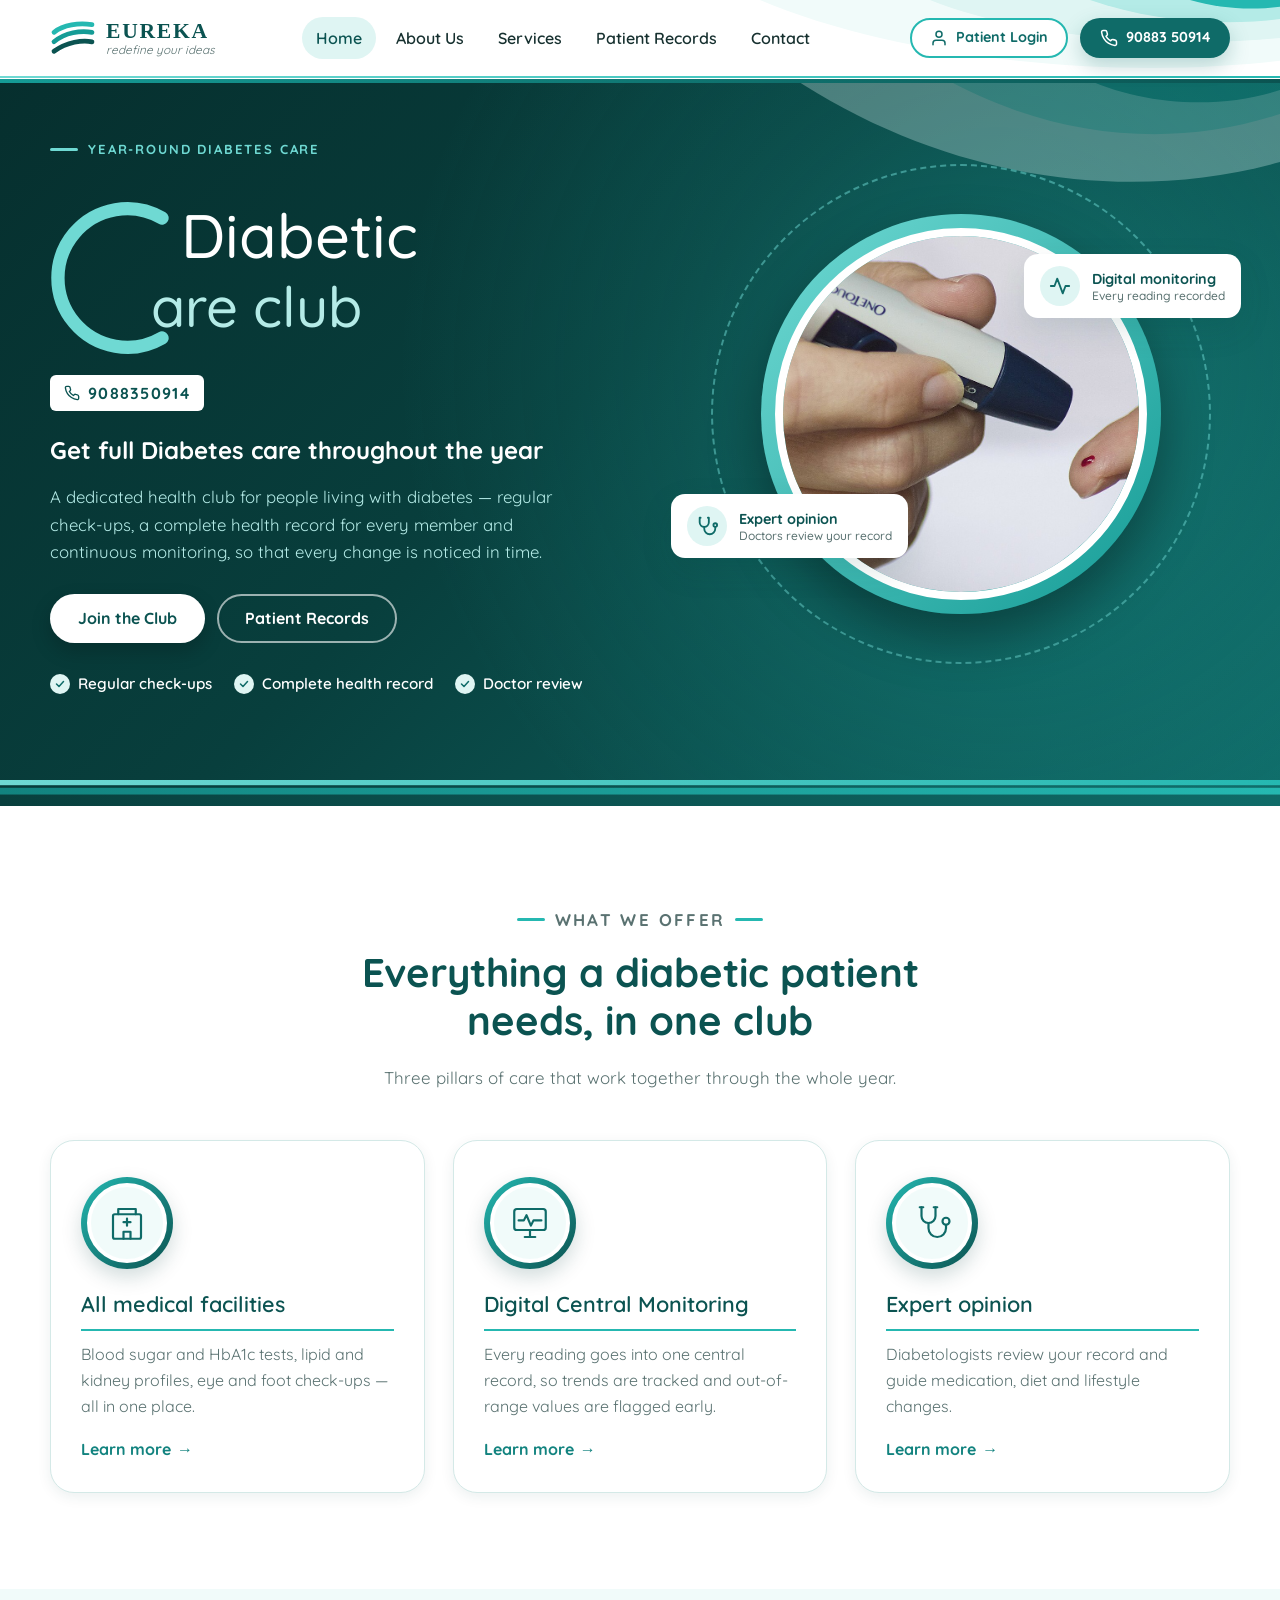
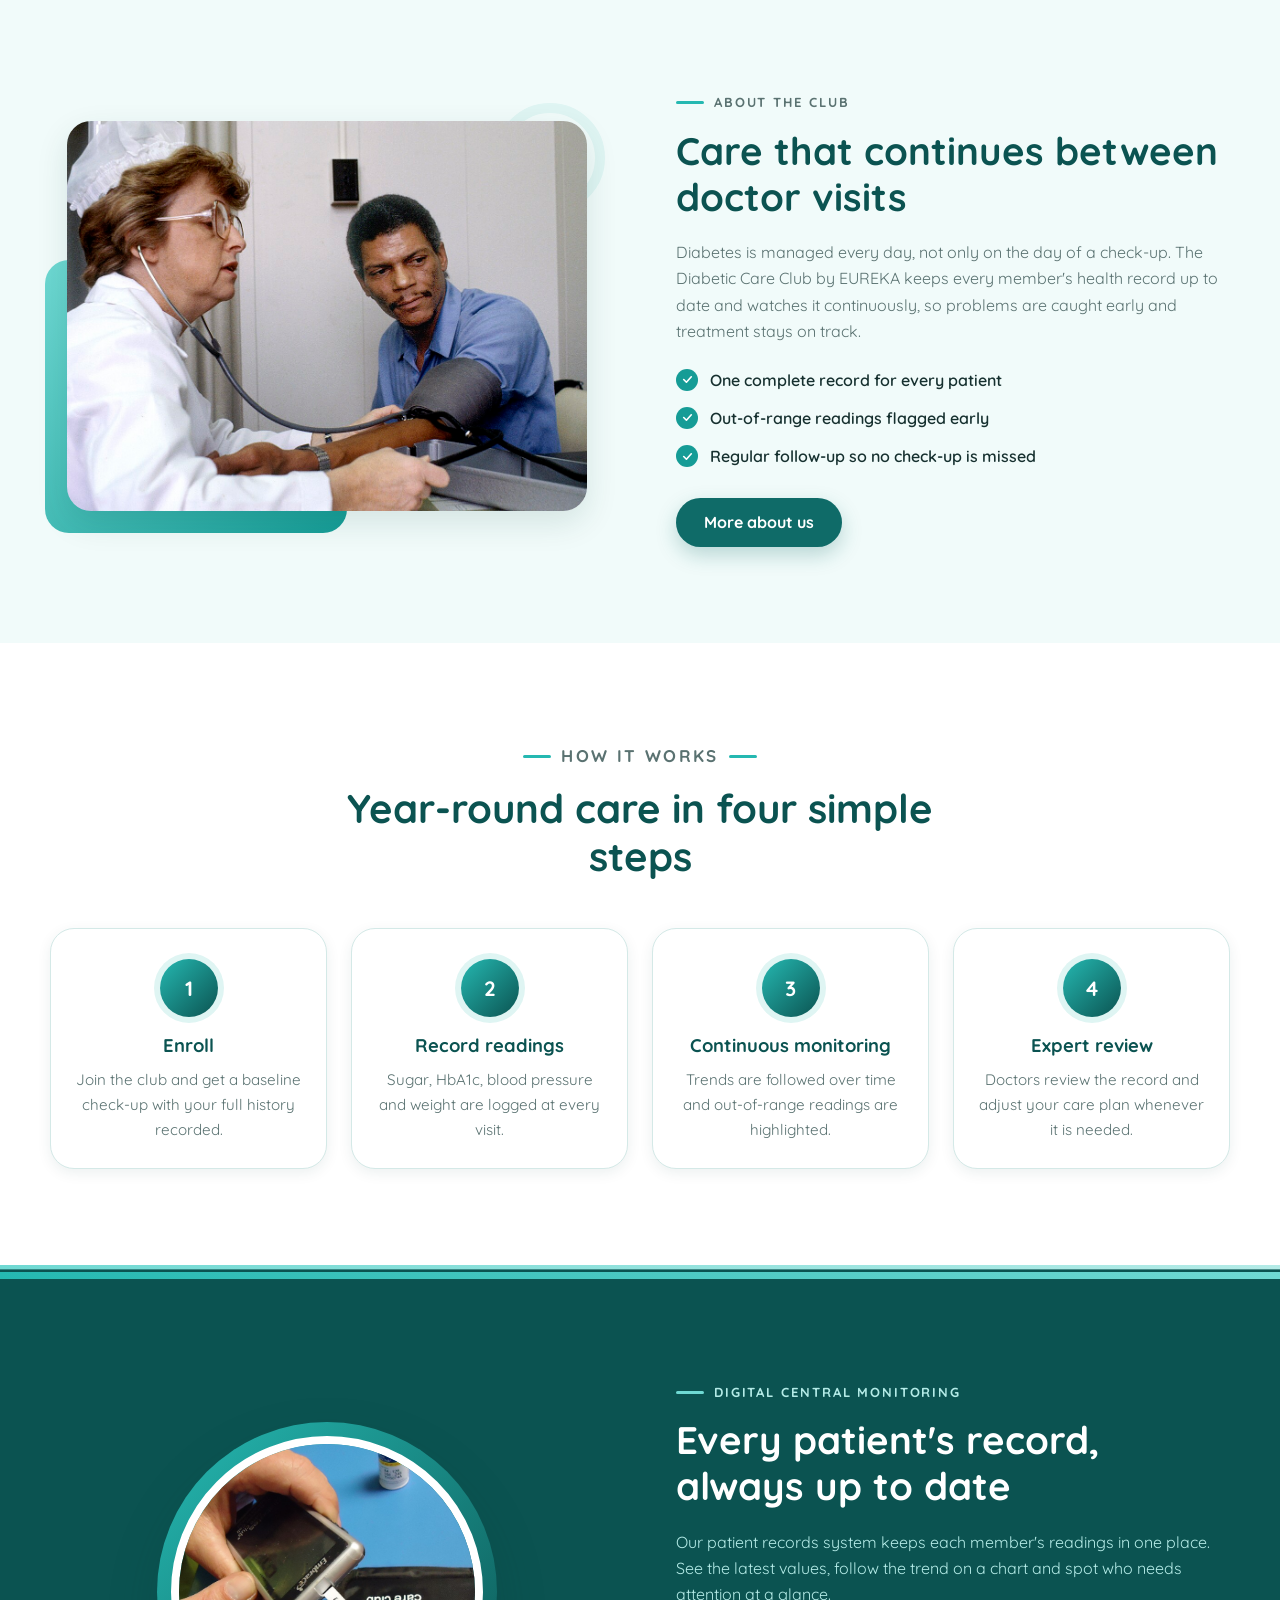
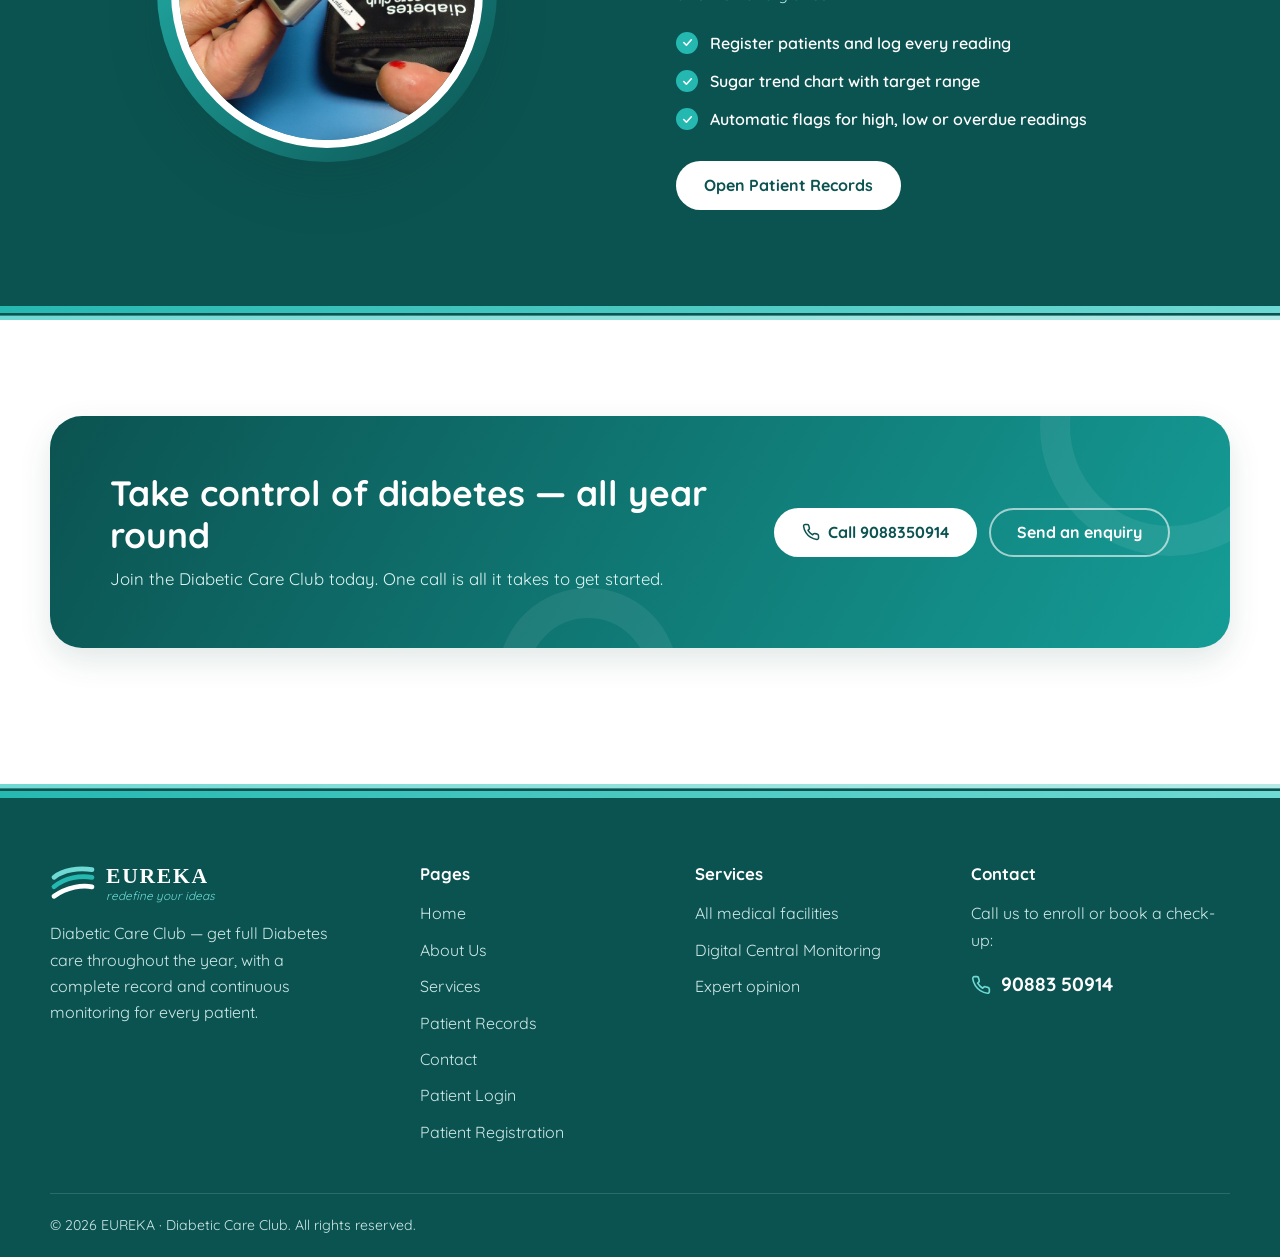
==== index.html @ 5c13ad42 "Initial commit: Eureka webapp demo Static HTML/CSS/JS site with home page designs, auth pages, patie" ====
<!DOCTYPE html>
<html lang="en">
<head>
  <meta charset="UTF-8">
  <meta name="viewport" content="width=device-width, initial-scale=1.0">
  <title>Diabetic Care Club | EUREKA</title>
  <meta name="description" content="Diabetic Care Club by EUREKA — full diabetes care throughout the year with complete patient records and continuous monitoring.">
  <link rel="preconnect" href="https://fonts.googleapis.com">
  <link rel="preconnect" href="https://fonts.gstatic.com" crossorigin>
  <link href="https://fonts.googleapis.com/css2?family=Quicksand:wght@400;500;600;700&display=swap" rel="stylesheet">
  <link rel="stylesheet" href="css/style.css">
</head>
<body>

  <!-- ================= Header ================= -->
  <header class="site-header">
    <svg class="header-swoosh" viewBox="0 0 560 80" preserveAspectRatio="none" aria-hidden="true">
      <path d="M40 0 C170 58 380 86 560 64 L560 0 Z" fill="#f1fbfa" />
      <path d="M210 0 C300 38 440 52 560 40 L560 0 Z" fill="#dff5f3" />
      <path d="M370 0 C430 22 500 28 560 20 L560 0 Z" fill="#b4ebe7" />
      <path d="M470 0 C500 9 530 11 560 7 L560 0 Z" fill="#25b8b1" />
    </svg>
    <div class="container header-inner">
      <a href="index.html" class="brand" aria-label="EUREKA — home">
        <svg class="brand-mark" viewBox="0 0 48 40" aria-hidden="true">
          <path d="M4 14 C14 6 30 4 44 6" stroke="#25b8b1" />
          <path d="M4 24 C16 14 32 12 44 14" stroke="#159c96" />
          <path d="M4 34 C18 24 34 22 44 24" stroke="#0b5351" />
        </svg>
        <span class="brand-text">
          <strong>EUREKA</strong>
          <em>redefine your ideas</em>
        </span>
      </a>

      <nav class="site-nav" id="siteNav" aria-label="Main">
        <ul>
          <li><a href="index.html" class="active" aria-current="page">Home</a></li>
          <li><a href="about.html">About Us</a></li>
          <li><a href="services.html">Services</a></li>
          <li><a href="records.html">Patient Records</a></li>
          <li><a href="contact.html">Contact</a></li>
        </ul>
      </nav>

      <div class="header-actions">
        <a href="login.html" class="btn btn-outline btn-sm btn-login" id="loginBtn">
          <svg viewBox="0 0 24 24" aria-hidden="true"><path d="M20 21v-2a4 4 0 0 0-4-4H8a4 4 0 0 0-4 4v2"/><circle cx="12" cy="7" r="4"/></svg>
          <span class="login-text">Patient Login</span>
        </a>
        <a href="tel:+919088350914" class="btn btn-primary btn-sm btn-call">
          <svg viewBox="0 0 24 24" aria-hidden="true"><path d="M22 16.9v3a2 2 0 0 1-2.2 2 19.8 19.8 0 0 1-8.6-3.1 19.5 19.5 0 0 1-6-6A19.8 19.8 0 0 1 2.1 4.2 2 2 0 0 1 4.1 2h3a2 2 0 0 1 2 1.7c.1.9.4 1.8.7 2.7a2 2 0 0 1-.5 2.1L8 9.8a16 16 0 0 0 6 6l1.3-1.3a2 2 0 0 1 2.1-.4c.9.3 1.8.6 2.7.7a2 2 0 0 1 1.7 2z"/></svg>
          <span class="btn-call-text">90883 50914</span>
        </a>
        <button class="nav-toggle" id="navToggle" aria-label="Open menu" aria-expanded="false" aria-controls="siteNav">
          <span></span><span></span><span></span>
        </button>
      </div>
    </div>
    <div class="header-stripe" aria-hidden="true"></div>
  </header>

  <main>
    <!-- Hero -->
    <section class="hero">
      <svg class="hero-swoosh" viewBox="0 0 640 320" preserveAspectRatio="none" aria-hidden="true">
      <path d="M150 0 C300 100 480 130 640 86 L640 0 Z" fill="#dff5f3" />
      <path d="M300 0 C410 62 530 74 640 38 L640 0 Z" fill="#6fd9d3" opacity=".7" />
      <path d="M440 0 C500 30 580 34 640 14 L640 0 Z" fill="#159c96" />
    </svg>
      <div class="container hero-inner">
        <div class="hero-text">
          <p class="eyebrow">Year-round diabetes care</p>
          <h1 class="sr-only">Diabetic Care Club</h1>
          <svg class="club-logo" viewBox="0 0 300 140" aria-hidden="true">
          <path class="c-arc" d="M84 30 A52 52 0 1 0 84 120" />
          <text class="t1" x="98" y="60" font-size="46">Diabetic</text>
          <text class="t2" x="76" y="112" font-size="42">are club</text>
        </svg>
          <a href="tel:+919088350914" class="phone-tag"><svg viewBox="0 0 24 24" aria-hidden="true"><path d="M22 16.9v3a2 2 0 0 1-2.2 2 19.8 19.8 0 0 1-8.6-3.1 19.5 19.5 0 0 1-6-6A19.8 19.8 0 0 1 2.1 4.2 2 2 0 0 1 4.1 2h3a2 2 0 0 1 2 1.7c.1.9.4 1.8.7 2.7a2 2 0 0 1-.5 2.1L8 9.8a16 16 0 0 0 6 6l1.3-1.3a2 2 0 0 1 2.1-.4c.9.3 1.8.6 2.7.7a2 2 0 0 1 1.7 2z"/></svg> 9088350914</a>
          <p class="hero-tagline">Get full Diabetes care throughout the year</p>
          <p class="hero-desc">
            A dedicated health club for people living with diabetes — regular check-ups, a complete
            health record for every member and continuous monitoring, so that every change is noticed in time.
          </p>
          <div class="hero-actions">
            <a href="contact.html" class="btn btn-primary">Join the Club</a>
            <a href="records.html" class="btn btn-outline">Patient Records</a>
          </div>
          <ul class="hero-points">
            <li>Regular check-ups</li>
            <li>Complete health record</li>
            <li>Doctor review</li>
          </ul>
        </div>

        <div class="hero-visual">
          <div class="ring-photo">
            <img src="images/blood-sugar-test.jpg" alt="A finger-prick blood sugar test">
          </div>
          <div class="float-chip chip-b">
            <span class="chip-icon"><svg viewBox="0 0 24 24" aria-hidden="true"><polyline points="22 12 18 12 15 20 9 4 6 12 2 12"/></svg></span>
            <span>Digital monitoring<small>Every reading recorded</small></span>
          </div>
          <div class="float-chip chip-a">
            <span class="chip-icon"><svg viewBox="0 0 24 24" aria-hidden="true"><path d="M5 3H4v5a5 5 0 0 0 10 0V3h-1"/><path d="M9 13v2a6 6 0 0 0 12 0v-2"/><circle cx="21" cy="11" r="2"/></svg></span>
            <span>Expert opinion<small>Doctors review your record</small></span>
          </div>
        </div>
      </div>
      <svg class="hero-waves" viewBox="0 0 1440 30" preserveAspectRatio="none" aria-hidden="true">
      <defs>
        <linearGradient id="hsA" x1="0" x2="1" y1="0" y2="0"><stop offset="0" stop-color="#6fd9d3" /><stop offset="1" stop-color="#25b8b1" /></linearGradient>
        <linearGradient id="hsT" x1="0" x2="1" y1="0" y2="0"><stop offset="0" stop-color="#12837f" /><stop offset="1" stop-color="#25b8b1" /></linearGradient>
        <linearGradient id="hsD" x1="0" x2="1" y1="0" y2="0"><stop offset="0" stop-color="#083f3d" /><stop offset="1" stop-color="#0f6b68" /></linearGradient>
      </defs>
      <rect x="0" y="0" width="1440" height="6" fill="url(#hsA)" />
      <rect x="0" y="9" width="1440" height="8" fill="url(#hsT)" />
      <rect x="0" y="17" width="1440" height="13" fill="url(#hsD)" />
    </svg>
    </section>

    <!-- Services -->
    <section class="section">
      <div class="container">
        <div class="section-head center">
          <p class="eyebrow">What we offer</p>
          <h2>Everything a diabetic patient needs, in one club</h2>
          <p>Three pillars of care that work together through the whole year.</p>
        </div>
        <div class="service-cards">
          <article class="service-card">
            <div class="icon-ring"><span class="icon"><svg viewBox="0 0 48 48" aria-hidden="true"><path d="M14 14V8h20v6"/><rect x="8" y="14" width="32" height="28" rx="2"/><path d="M20 42v-8h8v8"/><path d="M24 19v8M20 23h8"/></svg></span></div>
            <h3>All medical facilities</h3>
            <p>Blood sugar and HbA1c tests, lipid and kidney profiles, eye and foot check-ups — all in one place.</p>
            <a href="services.html#facilities" class="link-arrow">Learn more</a>
          </article>
          <article class="service-card">
            <div class="icon-ring"><span class="icon"><svg viewBox="0 0 48 48" aria-hidden="true"><rect x="6" y="8" width="36" height="24" rx="3"/><path d="M18 40h12M24 32v8"/><polyline points="11,21 17,21 20,15 25,27 28,21 37,21"/></svg></span></div>
            <h3>Digital Central Monitoring</h3>
            <p>Every reading goes into one central record, so trends are tracked and out-of-range values are flagged early.</p>
            <a href="services.html#monitoring" class="link-arrow">Learn more</a>
          </article>
          <article class="service-card">
            <div class="icon-ring"><span class="icon"><svg viewBox="0 0 48 48" aria-hidden="true"><path d="M10 6h4M26 6h4"/><path d="M12 6v10a8 8 0 0 0 16 0V6"/><path d="M20 24v6a10 10 0 0 0 20 0v-4"/><circle cx="40" cy="22" r="4"/></svg></span></div>
            <h3>Expert opinion</h3>
            <p>Diabetologists review your record and guide medication, diet and lifestyle changes.</p>
            <a href="services.html#expert" class="link-arrow">Learn more</a>
          </article>
        </div>
      </div>
    </section>

    <!-- About teaser -->
    <section class="section section-alt">
      <div class="container split">
        <div class="split-media">
          <div class="photo-frame">
            <img src="images/health-checkup.jpg" alt="A health worker checking a patient's blood pressure">
          </div>
        </div>
        <div class="split-text">
          <p class="eyebrow">About the club</p>
          <h2>Care that continues between doctor visits</h2>
          <p>
            Diabetes is managed every day, not only on the day of a check-up. The Diabetic Care Club by
            EUREKA keeps every member's health record up to date and watches it continuously, so problems
            are caught early and treatment stays on track.
          </p>
          <ul class="checklist">
            <li>One complete record for every patient</li>
            <li>Out-of-range readings flagged early</li>
            <li>Regular follow-up so no check-up is missed</li>
          </ul>
          <a href="about.html" class="btn btn-primary">More about us</a>
        </div>
      </div>
    </section>

    <!-- How it works -->
    <section class="section">
      <div class="container">
        <div class="section-head center">
          <p class="eyebrow">How it works</p>
          <h2>Year-round care in four simple steps</h2>
        </div>
        <ol class="steps">
          <li class="step">
            <span class="step-no">1</span>
            <h3>Enroll</h3>
            <p>Join the club and get a baseline check-up with your full history recorded.</p>
          </li>
          <li class="step">
            <span class="step-no">2</span>
            <h3>Record readings</h3>
            <p>Sugar, HbA1c, blood pressure and weight are logged at every visit.</p>
          </li>
          <li class="step">
            <span class="step-no">3</span>
            <h3>Continuous monitoring</h3>
            <p>Trends are followed over time and out-of-range readings are highlighted.</p>
          </li>
          <li class="step">
            <span class="step-no">4</span>
            <h3>Expert review</h3>
            <p>Doctors review the record and adjust your care plan whenever it is needed.</p>
          </li>
        </ol>
      </div>
    </section>

    <!-- Monitoring band -->
    <section class="band-dark">
      <svg class="band-wave-top" viewBox="0 0 1440 16" preserveAspectRatio="none" aria-hidden="true">
      <defs>
        <linearGradient id="btA" x1="0" x2="1" y1="0" y2="0"><stop offset="0" stop-color="#6fd9d3" /><stop offset="1" stop-color="#b4ebe7" /></linearGradient>
        <linearGradient id="btT" x1="0" x2="1" y1="0" y2="0"><stop offset="0" stop-color="#25b8b1" /><stop offset="1" stop-color="#6fd9d3" /></linearGradient>
      </defs>
      <rect x="0" y="0" width="1440" height="5" fill="url(#btA)" />
      <rect x="0" y="8" width="1440" height="8" fill="url(#btT)" />
    </svg>
      <div class="container split">
        <div class="split-media">
          <div class="ring-photo sm">
            <img src="images/glucometer.jpg" alt="Blood sugar being checked with a glucometer">
          </div>
        </div>
        <div class="split-text">
          <p class="eyebrow">Digital Central Monitoring</p>
          <h2>Every patient's record, always up to date</h2>
          <p>
            Our patient records system keeps each member's readings in one place. See the latest values,
            follow the trend on a chart and spot who needs attention at a glance.
          </p>
          <ul class="checklist">
            <li>Register patients and log every reading</li>
            <li>Sugar trend chart with target range</li>
            <li>Automatic flags for high, low or overdue readings</li>
          </ul>
          <a href="records.html" class="btn btn-light">Open Patient Records</a>
        </div>
      </div>
      <svg class="band-wave-bottom" viewBox="0 0 1440 16" preserveAspectRatio="none" aria-hidden="true">
      <defs>
        <linearGradient id="bbA" x1="0" x2="1" y1="0" y2="0"><stop offset="0" stop-color="#6fd9d3" /><stop offset="1" stop-color="#b4ebe7" /></linearGradient>
        <linearGradient id="bbT" x1="0" x2="1" y1="0" y2="0"><stop offset="0" stop-color="#25b8b1" /><stop offset="1" stop-color="#6fd9d3" /></linearGradient>
      </defs>
      <rect x="0" y="0" width="1440" height="8" fill="url(#bbT)" />
      <rect x="0" y="11" width="1440" height="5" fill="url(#bbA)" />
    </svg>
    </section>

    <section class="section">
      <div class="container">
        <div class="cta-band">
          <div>
            <h2>Take control of diabetes — all year round</h2>
            <p>Join the Diabetic Care Club today. One call is all it takes to get started.</p>
          </div>
          <div class="cta-actions">
            <a href="tel:+919088350914" class="btn btn-light"><svg viewBox="0 0 24 24" aria-hidden="true"><path d="M22 16.9v3a2 2 0 0 1-2.2 2 19.8 19.8 0 0 1-8.6-3.1 19.5 19.5 0 0 1-6-6A19.8 19.8 0 0 1 2.1 4.2 2 2 0 0 1 4.1 2h3a2 2 0 0 1 2 1.7c.1.9.4 1.8.7 2.7a2 2 0 0 1-.5 2.1L8 9.8a16 16 0 0 0 6 6l1.3-1.3a2 2 0 0 1 2.1-.4c.9.3 1.8.6 2.7.7a2 2 0 0 1 1.7 2z"/></svg> Call 9088350914</a>
            <a href="contact.html" class="btn btn-ghost-light">Send an enquiry</a>
          </div>
        </div>
      </div>
    </section>
  </main>

  <!-- ================= Footer ================= -->
  <footer class="site-footer">
    <svg class="footer-wave" viewBox="0 0 1440 16" preserveAspectRatio="none" aria-hidden="true">
      <defs>
        <linearGradient id="ftA" x1="0" x2="1" y1="0" y2="0"><stop offset="0" stop-color="#6fd9d3" /><stop offset="1" stop-color="#b4ebe7" /></linearGradient>
        <linearGradient id="ftT" x1="0" x2="1" y1="0" y2="0"><stop offset="0" stop-color="#25b8b1" /><stop offset="1" stop-color="#6fd9d3" /></linearGradient>
      </defs>
      <rect x="0" y="0" width="1440" height="5" fill="url(#ftA)" />
      <rect x="0" y="8" width="1440" height="8" fill="url(#ftT)" />
    </svg>
    <div class="container footer-grid">
      <div>
        <a href="index.html" class="brand brand-light" aria-label="EUREKA — home">
          <svg class="brand-mark" viewBox="0 0 48 40" aria-hidden="true">
          <path d="M4 14 C14 6 30 4 44 6" stroke="#6fd9d3" />
          <path d="M4 24 C16 14 32 12 44 14" stroke="#25b8b1" />
          <path d="M4 34 C18 24 34 22 44 24" stroke="#ffffff" />
        </svg>
          <span class="brand-text">
            <strong>EUREKA</strong>
            <em>redefine your ideas</em>
          </span>
        </a>
        <p class="footer-about">Diabetic Care Club — get full Diabetes care throughout the year, with a complete record and continuous monitoring for every patient.</p>
      </div>
      <div>
        <h4>Pages</h4>
        <ul class="footer-links">
          <li><a href="index.html">Home</a></li>
          <li><a href="about.html">About Us</a></li>
          <li><a href="services.html">Services</a></li>
          <li><a href="records.html">Patient Records</a></li>
          <li><a href="contact.html">Contact</a></li>
          <li><a href="login.html">Patient Login</a></li>
          <li><a href="register.html">Patient Registration</a></li>
        </ul>
      </div>
      <div>
        <h4>Services</h4>
        <ul class="footer-links">
          <li><a href="services.html#facilities">All medical facilities</a></li>
          <li><a href="services.html#monitoring">Digital Central Monitoring</a></li>
          <li><a href="services.html#expert">Expert opinion</a></li>
        </ul>
      </div>
      <div>
        <h4>Contact</h4>
        <p>Call us to enroll or book a check-up:</p>
        <a href="tel:+919088350914" class="footer-phone"><svg viewBox="0 0 24 24" aria-hidden="true"><path d="M22 16.9v3a2 2 0 0 1-2.2 2 19.8 19.8 0 0 1-8.6-3.1 19.5 19.5 0 0 1-6-6A19.8 19.8 0 0 1 2.1 4.2 2 2 0 0 1 4.1 2h3a2 2 0 0 1 2 1.7c.1.9.4 1.8.7 2.7a2 2 0 0 1-.5 2.1L8 9.8a16 16 0 0 0 6 6l1.3-1.3a2 2 0 0 1 2.1-.4c.9.3 1.8.6 2.7.7a2 2 0 0 1 1.7 2z"/></svg> 90883 50914</a>
      </div>
    </div>
    <div class="container footer-bottom">
      <p>&copy; <span id="year"></span> EUREKA · Diabetic Care Club. All rights reserved.</p>
    </div>
  </footer>

  <script src="js/main.js"></script>
</body>
</html>
---- css/style.css ----
/* =========================================================
   EUREKA · Diabetic Care Club
   Shared stylesheet for all pages
   Theme: teal / aqua waves on white (from the club poster)
   ========================================================= */

:root {
  --teal-900: #083f3d;
  --teal-800: #0b5351;
  --teal-700: #0f6b68;
  --teal-600: #12837f;
  --teal-500: #159c96;
  --teal-400: #25b8b1;
  --aqua-300: #6fd9d3;
  --aqua-200: #b4ebe7;
  --aqua-100: #dff5f3;
  --aqua-50:  #f1fbfa;

  --ink:   #16302f;
  --muted: #5a7271;
  --line:  #d4e9e7;
  --white: #ffffff;

  --low:      #6b3fb8;
  --normal:   #16784c;
  --elevated: #9a5d05;
  --high:     #b2372e;

  --radius: 16px;
  --radius-lg: 24px;
  --shadow-sm: 0 4px 14px rgba(8, 63, 61, .08);
  --shadow: 0 12px 32px rgba(8, 63, 61, .12);
  --shadow-lg: 0 24px 50px rgba(8, 63, 61, .22);
  --font: 'Quicksand', 'Century Gothic', 'Segoe UI', sans-serif;
  --header-h: 76px;
}

/* ---------- Base ---------- */
*, *::before, *::after { box-sizing: border-box; }

html { scroll-behavior: smooth; scroll-padding-top: calc(var(--header-h) + 16px); }

body {
  margin: 0;
  font-family: var(--font);
  font-size: 16px;
  color: var(--ink);
  background: var(--white);
  line-height: 1.65;
  -webkit-font-smoothing: antialiased;
}

[hidden] { display: none !important; }
img, svg { display: block; max-width: 100%; }
a { color: inherit; text-decoration: none; }

h1, h2, h3, h4 {
  margin: 0 0 .5em;
  line-height: 1.2;
  font-weight: 700;
  color: var(--teal-800);
}

p { margin: 0 0 1em; }

:focus-visible { outline: 3px solid var(--aqua-300); outline-offset: 2px; }

.sr-only {
  position: absolute;
  width: 1px; height: 1px;
  padding: 0; margin: -1px;
  overflow: hidden;
  clip: rect(0 0 0 0);
  white-space: nowrap;
  border: 0;
}

.container { width: min(1180px, 100% - 32px); margin-inline: auto; }

.section { position: relative; padding: 96px 0; }
.section-alt { background: var(--aqua-50); }

.eyebrow {
  display: inline-flex;
  align-items: center;
  gap: 10px;
  margin-bottom: 14px;
  font-size: .82rem;
  font-weight: 700;
  letter-spacing: .14em;
  text-transform: uppercase;
  color: var(--teal-500);
}
.eyebrow::before {
  content: '';
  width: 28px; height: 3px;
  border-radius: 3px;
  background: var(--teal-400);
}

.section-head { max-width: 680px; margin-bottom: 48px; }
.section-head.center { margin-inline: auto; text-align: center; }
.section-head.center .eyebrow::after {
  content: '';
  width: 28px; height: 3px;
  border-radius: 3px;
  background: var(--teal-400);
}
.section-head h2 { font-size: clamp(1.8rem, 3.2vw, 2.5rem); }
.section-head p { font-size: 1.06rem; color: var(--muted); }

.lead { font-size: 1.1rem; color: var(--muted); }

/* ---------- Buttons ---------- */
.btn {
  display: inline-flex;
  align-items: center;
  justify-content: center;
  gap: 8px;
  padding: 13px 26px;
  border: 2px solid transparent;
  border-radius: 999px;
  font: inherit;
  font-weight: 700;
  line-height: 1.2;
  cursor: pointer;
  transition: background-color .2s, color .2s, border-color .2s, box-shadow .2s, transform .2s;
}
.btn:hover { transform: translateY(-1px); }
.btn:active { transform: translateY(0); }
.btn svg {
  width: 18px; height: 18px; flex: none;
  fill: none; stroke: currentColor; stroke-width: 2;
  stroke-linecap: round; stroke-linejoin: round;
}

.btn-primary { background: var(--teal-700); color: var(--white); box-shadow: 0 8px 20px rgba(15, 107, 104, .25); }
.btn-primary:hover { background: var(--teal-800); }

.btn-outline { background: var(--white); color: var(--teal-700); border-color: var(--teal-400); }
.btn-outline:hover { background: var(--aqua-50); }

.btn-light { background: var(--white); color: var(--teal-800); }
.btn-light:hover { background: var(--aqua-100); }

.btn-ghost-light { background: transparent; color: var(--white); border-color: rgba(255, 255, 255, .6); }
.btn-ghost-light:hover { background: rgba(255, 255, 255, .12); border-color: var(--white); }

.btn-danger-ghost { background: var(--white); color: var(--high); border-color: #f0cfcc; }
.btn-danger-ghost:hover { background: #fdf1f0; }

.btn-sm { padding: 9px 18px; font-size: .9rem; }
.btn-block { width: 100%; }

.link-arrow {
  display: inline-flex;
  align-items: center;
  gap: 6px;
  font-weight: 700;
  color: var(--teal-600);
}
.link-arrow::after { content: '→'; transition: transform .2s; }
.link-arrow:hover::after { transform: translateX(4px); }

/* ---------- Header ---------- */
.site-header {
  position: sticky;
  top: 0;
  z-index: 50;
  background: var(--white);
  transition: box-shadow .2s;
}
.site-header.scrolled { box-shadow: 0 8px 20px rgba(8, 63, 61, .12); }

/* Poster-style swooshes in the top-right corner */
.header-swoosh {
  position: absolute;
  top: 0; right: 0;
  width: min(560px, 48vw);
  height: 100%;
  pointer-events: none;
}

/* Straight aqua / teal stripes forming the bottom edge of the menu bar */
.header-stripe {
  position: absolute;
  left: 0; right: 0;
  top: 100%;
  z-index: 2;
  height: 7px;
  background:
    linear-gradient(90deg, var(--teal-500), var(--teal-800)) bottom / 100% 4px no-repeat,
    linear-gradient(90deg, var(--aqua-300), var(--teal-400)) top / 100% 2px no-repeat,
    var(--white);
  pointer-events: none;
}

.header-inner {
  position: relative;
  z-index: 1;
  display: flex;
  align-items: center;
  justify-content: space-between;
  gap: 24px;
  height: var(--header-h);
}

.brand { display: flex; align-items: center; gap: 10px; flex: none; }
.brand-mark { width: 46px; height: 38px; }
.brand-mark path { fill: none; stroke-width: 5; stroke-linecap: round; }
.brand-text { display: flex; flex-direction: column; line-height: 1.1; }
.brand-text strong {
  font-family: Georgia, 'Times New Roman', serif;
  font-size: 1.35rem;
  letter-spacing: .08em;
  color: var(--teal-800);
}
.brand-text em { font-size: .74rem; font-style: italic; color: var(--muted); }

.site-nav ul { display: flex; gap: 6px; margin: 0; padding: 0; list-style: none; }
.site-nav a {
  display: block;
  padding: 8px 14px;
  border-radius: 999px;
  font-weight: 600;
  color: var(--ink);
  transition: background-color .2s, color .2s;
}
.site-nav a:hover { color: var(--teal-700); background: var(--aqua-50); }
.site-nav a.active { color: var(--teal-800); background: var(--aqua-100); }

.header-actions { display: flex; align-items: center; gap: 12px; }

.nav-toggle {
  display: none;
  width: 44px; height: 44px;
  flex-direction: column;
  align-items: center;
  justify-content: center;
  gap: 5px;
  background: var(--white);
  border: 1px solid var(--line);
  border-radius: 12px;
  cursor: pointer;
}
.nav-toggle span { width: 20px; height: 2px; background: var(--teal-800); border-radius: 2px; transition: transform .2s, opacity .2s; }
.nav-toggle[aria-expanded="true"] span:nth-child(1) { transform: translateY(7px) rotate(45deg); }
.nav-toggle[aria-expanded="true"] span:nth-child(2) { opacity: 0; }
.nav-toggle[aria-expanded="true"] span:nth-child(3) { transform: translateY(-7px) rotate(-45deg); }

/* ---------- Club logotype (SVG) ---------- */
.club-logo { width: min(400px, 100%); height: auto; overflow: visible; }
.club-logo .c-arc { fill: none; stroke: var(--teal-500); stroke-width: 10; stroke-linecap: round; }
.club-logo text { font-family: var(--font); font-weight: 500; }
.club-logo .t1 { fill: var(--teal-500); }
.club-logo .t2 { fill: var(--teal-800); }

.phone-tag {
  display: inline-flex;
  align-items: center;
  gap: 8px;
  padding: 5px 14px;
  background: var(--teal-700);
  color: var(--white);
  border-radius: 6px;
  font-weight: 700;
  letter-spacing: .08em;
}
.phone-tag svg { width: 16px; height: 16px; fill: none; stroke: currentColor; stroke-width: 2; stroke-linecap: round; stroke-linejoin: round; }
.phone-tag:hover { background: var(--teal-800); }

/* ---------- Home hero ---------- */
.hero {
  position: relative;
  overflow: hidden;
  padding: 56px 0 110px;
  background:
    radial-gradient(circle at 78% 40%, rgba(37, 184, 177, .28), transparent 55%),
    linear-gradient(135deg, #062f2e 0%, var(--teal-900) 45%, var(--teal-700) 100%);
  color: var(--aqua-100);
}

/* Dark hero: light text, logo and buttons */
.hero .hero-swoosh { opacity: .3; }
.hero .eyebrow { color: var(--aqua-300); }
.hero .eyebrow::before { background: var(--aqua-300); }
.hero .club-logo .c-arc { stroke: var(--aqua-300); }
.hero .club-logo .t1 { fill: var(--white); }
.hero .club-logo .t2 { fill: var(--aqua-200); }
.hero .phone-tag { background: var(--white); color: var(--teal-800); }
.hero .phone-tag:hover { background: var(--aqua-100); }
.hero .hero-tagline { color: var(--white); }
.hero .hero-desc { color: var(--aqua-200); }
.hero .btn-primary { background: var(--white); color: var(--teal-800); box-shadow: 0 8px 20px rgba(0, 0, 0, .2); }
.hero .btn-primary:hover { background: var(--aqua-100); }
.hero .btn-outline { background: transparent; color: var(--white); border-color: rgba(255, 255, 255, .6); }
.hero .btn-outline:hover { background: rgba(255, 255, 255, .12); border-color: var(--white); }
.hero .hero-points li { color: var(--white); }
.hero .hero-visual::before { border-color: rgba(111, 217, 211, .5); }
.hero .ring-photo { background: linear-gradient(135deg, var(--aqua-300), var(--teal-500)); box-shadow: 0 24px 50px rgba(0, 0, 0, .35); }
.hero-swoosh {
  position: absolute;
  top: 0; right: 0;
  width: min(640px, 80vw);
  height: 320px;
}
.hero-waves {
  position: absolute;
  left: 0; bottom: 0;
  width: 100%;
  height: 26px;
}
.hero-inner {
  position: relative;
  z-index: 1;
  display: grid;
  grid-template-columns: 1.05fr .95fr;
  gap: 48px;
  align-items: center;
}
.hero-text .club-logo { margin: 4px 0 10px; }
.hero-tagline {
  margin: 20px 0 12px;
  font-size: clamp(1.2rem, 2.1vw, 1.5rem);
  font-weight: 700;
  color: var(--ink);
}
.hero-desc { max-width: 520px; font-size: 1.05rem; color: var(--muted); }
.hero-actions { display: flex; flex-wrap: wrap; gap: 12px; margin-top: 28px; }
.hero-points {
  display: flex;
  flex-wrap: wrap;
  gap: 10px 22px;
  margin: 28px 0 0;
  padding: 0;
  list-style: none;
  font-weight: 600;
  font-size: .95rem;
}
.hero-points li { display: flex; align-items: center; gap: 8px; }
.hero-points li::before {
  content: '';
  width: 20px; height: 20px;
  border-radius: 50%;
  background: var(--aqua-100) url("data:image/svg+xml,%3Csvg xmlns='http://www.w3.org/2000/svg' viewBox='0 0 24 24' fill='none' stroke='%230f6b68' stroke-width='3' stroke-linecap='round' stroke-linejoin='round'%3E%3Cpath d='M5 12l5 5 9-10'/%3E%3C/svg%3E") center / 12px no-repeat;
}

.hero-visual { position: relative; display: grid; place-items: center; }
.hero-visual::before {
  content: '';
  position: absolute;
  width: min(500px, 96%);
  aspect-ratio: 1;
  border-radius: 50%;
  border: 2px dashed var(--aqua-300);
}

/* Circular photo with teal ring — poster motif */
.ring-photo {
  position: relative;
  width: min(400px, 80vw);
  aspect-ratio: 1;
  padding: 14px;
  border-radius: 50%;
  background: linear-gradient(135deg, var(--teal-400), var(--teal-800));
  box-shadow: var(--shadow-lg);
}
.ring-photo img {
  width: 100%;
  height: 100%;
  object-fit: cover;
  border: 8px solid var(--white);
  border-radius: 50%;
}
.ring-photo.sm { width: min(340px, 78vw); }

.float-chip {
  position: absolute;
  z-index: 2;
  display: flex;
  align-items: center;
  gap: 12px;
  padding: 12px 16px;
  background: var(--white);
  border-radius: 14px;
  box-shadow: var(--shadow);
  font-size: .9rem;
  font-weight: 700;
  color: var(--teal-800);
  line-height: 1.25;
}
.float-chip small { display: block; font-weight: 500; color: var(--muted); }
.float-chip .chip-icon {
  display: grid;
  place-items: center;
  width: 40px; height: 40px;
  flex: none;
  border-radius: 50%;
  background: var(--aqua-100);
}
.float-chip .chip-icon svg {
  width: 22px; height: 22px;
  fill: none; stroke: var(--teal-700); stroke-width: 2;
  stroke-linecap: round; stroke-linejoin: round;
}
.chip-a { left: -4%; bottom: 14%; }
.chip-b { right: -2%; top: 10%; }

/* ---------- Inner page banner ---------- */
.page-banner {
  position: relative;
  overflow: hidden;
  padding: 72px 0 100px;
  background: linear-gradient(120deg, #062f2e 0%, var(--teal-900) 45%, var(--teal-700) 100%);
  color: var(--white);
}
.page-banner .container { position: relative; z-index: 1; }
.page-banner h1 { margin-bottom: 12px; font-size: clamp(2.1rem, 4.4vw, 3.2rem); color: var(--white); }
.page-banner p { max-width: 620px; margin: 0; font-size: 1.08rem; color: var(--aqua-100); }
.breadcrumb {
  display: flex;
  gap: 8px;
  margin: 0 0 16px;
  padding: 0;
  list-style: none;
  font-size: .9rem;
  font-weight: 600;
  color: var(--aqua-200);
}
.breadcrumb li + li::before { content: '/'; margin-right: 8px; opacity: .6; }
.breadcrumb a:hover { color: var(--white); }
.banner-swoosh {
  position: absolute;
  top: 0; right: 0;
  width: min(560px, 70vw);
  height: 260px;
  opacity: .9;
}
.banner-waves {
  position: absolute;
  left: 0; bottom: 0;
  width: 100%;
  height: 16px;
}

/* ---------- Service cards (poster style icon rings) ---------- */
.service-cards { display: grid; grid-template-columns: repeat(3, 1fr); gap: 28px; }
.service-card {
  position: relative;
  padding: 36px 30px 30px;
  background: var(--white);
  border: 1px solid var(--line);
  border-radius: var(--radius-lg);
  box-shadow: var(--shadow-sm);
  transition: transform .25s, box-shadow .25s;
}
.service-card:hover { transform: translateY(-4px); box-shadow: var(--shadow); }
.service-card h3 {
  margin: 22px 0 10px;
  padding-bottom: 12px;
  font-size: 1.35rem;
  font-weight: 600;
  border-bottom: 2px solid var(--teal-400);
}
.service-card p { color: var(--muted); }

.icon-ring {
  display: grid;
  place-items: center;
  flex: none;
  width: 92px; height: 92px;
  padding: 6px;
  border-radius: 50%;
  background: linear-gradient(135deg, var(--teal-400), var(--teal-800));
  box-shadow: 0 8px 20px rgba(8, 63, 61, .18);
}
.icon-ring .icon {
  display: grid;
  place-items: center;
  width: 100%;
  height: 100%;
  border: 4px solid var(--white);
  border-radius: 50%;
  background: var(--aqua-50);
}
.icon-ring svg {
  width: 42px; height: 42px;
  fill: none; stroke: var(--teal-700); stroke-width: 2.5;
  stroke-linecap: round; stroke-linejoin: round;
}
.icon-ring.sm { width: 64px; height: 64px; padding: 4px; }
.icon-ring.sm .icon { border-width: 3px; }
.icon-ring.sm svg { width: 28px; height: 28px; }

/* ---------- Split (image + text) ---------- */
.split {
  display: grid;
  grid-template-columns: 1fr 1fr;
  gap: 72px;
  align-items: center;
}
.split.reverse .split-media { order: 2; }
.split-text h2 { font-size: clamp(1.8rem, 3.2vw, 2.4rem); }
.split-text p { color: var(--muted); }

.split-media { position: relative; display: grid; place-items: center; }
.split-media .photo-frame {
  position: relative;
  width: 100%;
  max-width: 520px;
}
.photo-frame img {
  position: relative;
  z-index: 1;
  width: 100%;
  aspect-ratio: 4 / 3;
  object-fit: cover;
  border-radius: var(--radius-lg);
  box-shadow: var(--shadow);
}
.photo-frame::before {
  content: '';
  position: absolute;
  left: -22px; bottom: -22px;
  width: 58%; height: 70%;
  border-radius: var(--radius-lg);
  background: linear-gradient(135deg, var(--aqua-300), var(--teal-500));
}
.photo-frame::after {
  content: '';
  position: absolute;
  right: -18px; top: -18px;
  width: 110px; height: 110px;
  border-radius: 50%;
  border: 10px solid var(--aqua-100);
}

.checklist { display: grid; gap: 12px; margin: 22px 0 28px; padding: 0; list-style: none; }
.checklist li { position: relative; padding-left: 34px; font-weight: 600; color: var(--ink); }
.checklist li::before {
  content: '';
  position: absolute;
  left: 0; top: 2px;
  width: 22px; height: 22px;
  border-radius: 50%;
  background: var(--teal-500) url("data:image/svg+xml,%3Csvg xmlns='http://www.w3.org/2000/svg' viewBox='0 0 24 24' fill='none' stroke='white' stroke-width='3' stroke-linecap='round' stroke-linejoin='round'%3E%3Cpath d='M5 12l5 5 9-10'/%3E%3C/svg%3E") center / 13px no-repeat;
}
.checklist.two-col { grid-template-columns: 1fr 1fr; }

/* ---------- Steps ---------- */
.steps {
  position: relative;
  display: grid;
  grid-template-columns: repeat(4, 1fr);
  gap: 24px;
  margin: 0;
  padding: 0;
  list-style: none;
}
.step {
  position: relative;
  padding: 30px 24px 26px;
  background: var(--white);
  border: 1px solid var(--line);
  border-radius: var(--radius-lg);
  box-shadow: var(--shadow-sm);
  text-align: center;
}
.step-no {
  display: grid;
  place-items: center;
  width: 58px; height: 58px;
  margin: 0 auto 18px;
  border-radius: 50%;
  background: linear-gradient(135deg, var(--teal-400), var(--teal-800));
  box-shadow: 0 0 0 6px var(--aqua-100);
  color: var(--white);
  font-size: 1.3rem;
  font-weight: 700;
}
.step h3 { font-size: 1.15rem; }
.step p { margin: 0; font-size: .95rem; color: var(--muted); }

/* ---------- Dark wave band ---------- */
.band-dark {
  position: relative;
  overflow: hidden;
  padding: 110px 0;
  background: var(--teal-800);
  color: var(--aqua-100);
}
.band-dark h2 { color: var(--white); }
.band-dark .split-text p { color: var(--aqua-200); }
.band-dark .checklist li { color: var(--white); }
.band-dark .checklist li::before { background-color: var(--teal-400); }
.band-dark .eyebrow { color: var(--aqua-300); }
.band-dark .eyebrow::before { background: var(--aqua-300); }
.band-wave-top, .band-wave-bottom {
  position: absolute;
  left: 0;
  width: 100%;
  height: 14px;
}
.band-wave-top { top: 0; }
.band-wave-bottom { bottom: 0; }

/* ---------- Info / value cards ---------- */
.card-grid { display: grid; grid-template-columns: repeat(4, 1fr); gap: 24px; }
.card-grid.three { grid-template-columns: repeat(3, 1fr); }
.card-grid.two { grid-template-columns: repeat(2, 1fr); }

.info-card {
  padding: 30px 26px;
  background: var(--white);
  border: 1px solid var(--line);
  border-radius: var(--radius-lg);
  box-shadow: var(--shadow-sm);
}
.info-card h3 { margin-top: 18px; font-size: 1.2rem; }
.info-card p { margin: 0; color: var(--muted); }

.mv-card {
  position: relative;
  overflow: hidden;
  padding: 40px 36px;
  border-radius: var(--radius-lg);
  background: linear-gradient(135deg, var(--teal-700), var(--teal-500));
  color: var(--aqua-100);
}
.mv-card h3 { color: var(--white); font-size: 1.5rem; }
.mv-card p { margin: 0; font-size: 1.05rem; }
.mv-card::after {
  content: '';
  position: absolute;
  right: -60px; bottom: -60px;
  width: 200px; height: 200px;
  border-radius: 50%;
  border: 28px solid rgba(255, 255, 255, .08);
}
.mv-card.light { background: var(--aqua-50); border: 1px solid var(--line); color: var(--muted); }
.mv-card.light h3 { color: var(--teal-800); }
.mv-card.light::after { border-color: rgba(21, 156, 150, .08); }

/* ---------- Service detail rows ---------- */
.service-row + .service-row { margin-top: 110px; }
.service-row .row-no {
  display: inline-block;
  margin-bottom: 10px;
  font-size: 3.2rem;
  font-weight: 700;
  line-height: 1;
  color: var(--aqua-200);
}
.service-row .ring-photo { width: min(420px, 80vw); }
.service-row .split-media::before {
  content: '';
  position: absolute;
  width: min(500px, 96%);
  aspect-ratio: 1;
  border-radius: 50%;
  background: radial-gradient(circle, var(--aqua-100) 0%, transparent 70%);
}

/* ---------- CTA band ---------- */
.cta-band {
  position: relative;
  overflow: hidden;
  display: flex;
  align-items: center;
  justify-content: space-between;
  gap: 32px;
  padding: 56px 60px;
  border-radius: 32px;
  background: linear-gradient(120deg, var(--teal-800), var(--teal-500));
  box-shadow: var(--shadow);
  color: var(--aqua-100);
}
.cta-band::before, .cta-band::after {
  content: '';
  position: absolute;
  border-radius: 50%;
  border: 30px solid rgba(255, 255, 255, .07);
}
.cta-band::before { width: 260px; height: 260px; right: -70px; top: -120px; }
.cta-band::after { width: 180px; height: 180px; left: 38%; bottom: -120px; }
.cta-band h2 { margin-bottom: 8px; color: var(--white); font-size: clamp(1.6rem, 3vw, 2.2rem); }
.cta-band p { margin: 0; font-size: 1.05rem; }
.cta-actions { position: relative; z-index: 1; display: flex; flex-wrap: wrap; gap: 12px; flex: none; }

/* ---------- Contact ---------- */
.contact-grid { display: grid; grid-template-columns: .9fr 1.1fr; gap: 40px; align-items: start; }
.contact-cards { display: grid; gap: 20px; }
.contact-card {
  display: flex;
  gap: 18px;
  align-items: center;
  padding: 24px;
  background: var(--white);
  border: 1px solid var(--line);
  border-radius: var(--radius-lg);
  box-shadow: var(--shadow-sm);
  transition: transform .2s, box-shadow .2s;
}
a.contact-card:hover { transform: translateY(-3px); box-shadow: var(--shadow); }
.contact-card h3 { margin: 0 0 2px; font-size: 1.1rem; }
.contact-card p { margin: 0; color: var(--muted); }
.contact-card .big { font-size: 1.3rem; font-weight: 700; color: var(--teal-700); letter-spacing: .03em; }

/* ---------- Cards & forms ---------- */
.card {
  padding: 26px;
  background: var(--white);
  border: 1px solid var(--line);
  border-radius: var(--radius-lg);
  box-shadow: var(--shadow-sm);
}
.card h3 { font-size: 1.2rem; }
.form-card { padding: 36px; }
.form-card h2 { font-size: 1.6rem; }
.form-card > p { color: var(--muted); }

.field { display: grid; gap: 6px; margin-bottom: 16px; }
.field-row { display: grid; grid-template-columns: 1fr 1fr; gap: 14px; }
.field-row.three { grid-template-columns: repeat(3, 1fr); }
.field label { font-size: .86rem; font-weight: 700; color: var(--teal-800); }
.field label small { font-weight: 500; color: var(--muted); }
.req { color: var(--high); }

input, select, textarea {
  width: 100%;
  padding: 11px 14px;
  font: inherit;
  color: var(--ink);
  background: var(--white);
  border: 1.5px solid var(--line);
  border-radius: 12px;
  transition: border-color .2s, box-shadow .2s;
}
textarea { resize: vertical; }
input:focus, select:focus, textarea:focus {
  outline: none;
  border-color: var(--teal-400);
  box-shadow: 0 0 0 4px rgba(37, 184, 177, .18);
}
input[type="search"] {
  padding-left: 40px;
  background: var(--white) url("data:image/svg+xml,%3Csvg xmlns='http://www.w3.org/2000/svg' viewBox='0 0 24 24' fill='none' stroke='%235a7271' stroke-width='2' stroke-linecap='round'%3E%3Ccircle cx='11' cy='11' r='7'/%3E%3Cpath d='M20 20l-3.5-3.5'/%3E%3C/svg%3E") 14px center / 18px no-repeat;
}

.form-msg { min-height: 1.4em; margin: 12px 0 0; font-size: .92rem; font-weight: 600; color: var(--normal); }
.form-msg.error { color: var(--high); }
.form-hint { margin: 10px 0 0; font-size: .85rem; color: var(--muted); }

/* ---------- Patient records ---------- */
.records-section { padding: 56px 0 96px; }

.overview { display: grid; grid-template-columns: repeat(4, 1fr); gap: 20px; margin-bottom: 28px; }
.ov-tile {
  display: flex;
  align-items: center;
  gap: 16px;
  padding: 22px;
  background: var(--white);
  border: 1px solid var(--line);
  border-radius: var(--radius-lg);
  box-shadow: var(--shadow-sm);
}
.ov-tile .ov-icon {
  display: grid;
  place-items: center;
  width: 52px; height: 52px;
  flex: none;
  border-radius: 16px;
  background: var(--aqua-100);
}
.ov-tile .ov-icon svg {
  width: 26px; height: 26px;
  fill: none; stroke: var(--teal-700); stroke-width: 2;
  stroke-linecap: round; stroke-linejoin: round;
}
.ov-tile.alert .ov-icon { background: #fbe4e2; }
.ov-tile.alert .ov-icon svg { stroke: var(--high); }
.ov-value { display: block; font-size: 1.7rem; font-weight: 700; line-height: 1.1; color: var(--teal-800); }
.ov-label { font-size: .88rem; font-weight: 600; color: var(--muted); }

.records-layout {
  display: grid;
  grid-template-columns: 340px minmax(0, 1fr);
  gap: 24px;
  align-items: start;
}

.patients-panel {
  position: sticky;
  top: calc(var(--header-h) + 16px);
  display: flex;
  flex-direction: column;
  max-height: calc(100vh - var(--header-h) - 32px);
  padding: 22px;
}
.panel-head { display: flex; align-items: center; justify-content: space-between; gap: 12px; margin-bottom: 16px; }
.panel-head h2 { margin: 0; font-size: 1.25rem; }

.filter-tabs {
  display: grid;
  grid-template-columns: 1fr 1fr;
  gap: 4px;
  margin: 12px 0;
  padding: 4px;
  background: var(--aqua-50);
  border: 1px solid var(--line);
  border-radius: 12px;
}
.filter-tabs button {
  padding: 8px;
  border: 0;
  border-radius: 9px;
  background: none;
  font: inherit;
  font-size: .88rem;
  font-weight: 700;
  color: var(--muted);
  cursor: pointer;
}
.filter-tabs button[aria-pressed="true"] { background: var(--white); color: var(--teal-800); box-shadow: var(--shadow-sm); }
.filter-tabs .count {
  display: inline-block;
  min-width: 20px;
  margin-left: 4px;
  padding: 0 6px;
  border-radius: 999px;
  background: var(--aqua-100);
  font-size: .75rem;
  color: var(--teal-800);
}
.filter-tabs .count.alert { background: #fbe4e2; color: var(--high); }

.patient-list {
  flex: 1;
  min-height: 120px;
  margin: 0 -8px;
  padding: 0 8px;
  overflow-y: auto;
  list-style: none;
}
.patient-item {
  display: flex;
  align-items: center;
  gap: 12px;
  width: 100%;
  padding: 12px;
  margin-bottom: 6px;
  border: 1.5px solid transparent;
  border-radius: 14px;
  background: none;
  font: inherit;
  text-align: left;
  color: inherit;
  cursor: pointer;
  transition: background-color .15s, border-color .15s;
}
.patient-item:hover { background: var(--aqua-50); }
.patient-item[aria-current="true"] { background: var(--aqua-50); border-color: var(--teal-400); }
.patient-item .p-info { flex: 1; min-width: 0; }
.patient-item .p-name { display: block; font-weight: 700; color: var(--teal-800); white-space: nowrap; overflow: hidden; text-overflow: ellipsis; }
.patient-item .p-sub { display: block; font-size: .8rem; color: var(--muted); }
.list-empty { padding: 28px 12px; text-align: center; color: var(--muted); font-size: .95rem; }

.avatar {
  display: grid;
  place-items: center;
  width: 42px; height: 42px;
  flex: none;
  border-radius: 50%;
  background: linear-gradient(135deg, var(--teal-400), var(--teal-700));
  color: var(--white);
  font-weight: 700;
  font-size: .95rem;
  letter-spacing: .02em;
}
.avatar.lg { width: 64px; height: 64px; font-size: 1.3rem; box-shadow: 0 0 0 5px var(--aqua-100); }

.dot { width: 10px; height: 10px; flex: none; border-radius: 50%; background: var(--normal); }
.dot.alert { background: var(--high); box-shadow: 0 0 0 4px #fbe4e2; }
.dot.none { background: var(--line); }

.patient-detail { display: grid; grid-template-columns: minmax(0, 1fr); gap: 24px; min-width: 0; }

.detail-head { display: flex; flex-wrap: wrap; align-items: center; gap: 18px; }
.detail-head .d-info { flex: 1; min-width: 200px; }
.detail-head h2 { margin: 0 0 2px; font-size: 1.5rem; }
.detail-head .d-meta { margin: 0; font-size: .92rem; color: var(--muted); }
.detail-actions { display: flex; flex-wrap: wrap; gap: 10px; }
.alert-strip {
  flex-basis: 100%;
  display: flex;
  flex-wrap: wrap;
  gap: 8px;
  margin: 0;
  padding: 0;
  list-style: none;
}
.alert-strip li {
  padding: 6px 12px;
  border-radius: 10px;
  background: #fdf1f0;
  color: var(--high);
  font-size: .85rem;
  font-weight: 600;
}
.alert-strip li.ok { background: #e2f5ec; color: var(--normal); }

.stats { display: grid; grid-template-columns: repeat(4, 1fr); gap: 16px; }
.stat {
  display: flex;
  flex-direction: column;
  align-items: flex-start;
  gap: 6px;
  padding: 20px;
  background: var(--white);
  border: 1px solid var(--line);
  border-top: 4px solid var(--teal-400);
  border-radius: var(--radius);
  box-shadow: var(--shadow-sm);
}
.stat-label { font-size: .76rem; font-weight: 700; letter-spacing: .06em; text-transform: uppercase; color: var(--muted); }
.stat-value { font-size: 1.8rem; font-weight: 700; line-height: 1.1; color: var(--teal-800); }
.stat-value small { font-size: .8rem; font-weight: 600; color: var(--muted); }
.stat-foot { display: flex; flex-wrap: wrap; align-items: center; gap: 6px 10px; }
.stat-date, .stat-delta { font-size: .8rem; color: var(--muted); }

.badge {
  display: inline-block;
  padding: 3px 10px;
  border-radius: 999px;
  font-size: .74rem;
  font-weight: 700;
  white-space: nowrap;
}
.badge.low      { background: #efe7fb; color: var(--low); }
.badge.normal   { background: #e2f5ec; color: var(--normal); }
.badge.elevated { background: #fdf0dc; color: var(--elevated); }
.badge.high     { background: #fbe4e2; color: var(--high); }

.chart-head { display: flex; flex-wrap: wrap; align-items: center; justify-content: space-between; gap: 8px 16px; margin-bottom: 14px; }
.chart-head h3 { margin: 0; }
.legend { display: flex; flex-wrap: wrap; gap: 16px; font-size: .85rem; color: var(--muted); }
.legend i { display: inline-block; width: 16px; height: 4px; margin-right: 6px; vertical-align: middle; border-radius: 2px; }
.legend .lg-fasting { background: var(--teal-800); }
.legend .lg-pp { background: var(--teal-400); }
.legend .lg-band { height: 12px; background: rgba(37, 184, 177, .18); }

.chart-wrap { position: relative; height: 300px; }
.chart-wrap canvas { display: block; width: 100%; height: 100%; }
.chart-empty { position: absolute; inset: 0; display: grid; place-items: center; margin: 0; color: var(--muted); }

.table-scroll { overflow-x: auto; }
table { width: 100%; border-collapse: collapse; font-size: .92rem; }
th {
  padding: 12px;
  text-align: left;
  font-size: .76rem;
  font-weight: 700;
  letter-spacing: .06em;
  text-transform: uppercase;
  white-space: nowrap;
  color: var(--muted);
  background: var(--aqua-50);
}
th:first-child { border-radius: 10px 0 0 10px; }
th:last-child { border-radius: 0 10px 10px 0; }
td { padding: 13px 12px; white-space: nowrap; vertical-align: middle; border-bottom: 1px solid var(--line); }
tbody tr:hover td { background: #fafdfd; }
td .val { display: block; margin-bottom: 3px; font-weight: 700; }
td.notes { min-width: 140px; max-width: 220px; white-space: normal; color: var(--muted); }
td.actions { text-align: right; }
.table-empty td { padding: 32px; text-align: center; color: var(--muted); }

.row-del {
  display: inline-grid;
  place-items: center;
  padding: 7px;
  background: none;
  border: 0;
  border-radius: 8px;
  color: var(--muted);
  cursor: pointer;
}
.row-del:hover { background: #fdf1f0; color: var(--high); }
.row-del svg { width: 18px; height: 18px; fill: none; stroke: currentColor; stroke-width: 2; stroke-linecap: round; stroke-linejoin: round; }

.targets-note { margin: 16px 0 0; font-size: .82rem; color: var(--muted); }

.empty-state { padding: 64px 32px; text-align: center; }
.empty-state .icon-ring { margin: 0 auto 22px; }
.empty-state p { max-width: 420px; margin: 0 auto 22px; color: var(--muted); }

/* ---------- Dialogs ---------- */
dialog {
  width: min(600px, calc(100% - 32px));
  max-height: calc(100vh - 48px);
  padding: 0;
  border: 0;
  border-radius: var(--radius-lg);
  box-shadow: var(--shadow-lg);
  color: var(--ink);
}
dialog::backdrop { background: rgba(8, 63, 61, .5); backdrop-filter: blur(3px); }
.dialog-head {
  display: flex;
  align-items: center;
  justify-content: space-between;
  gap: 16px;
  padding: 22px 28px;
  background: linear-gradient(120deg, var(--teal-800), var(--teal-500));
  color: var(--white);
}
.dialog-head h2 { margin: 0; font-size: 1.3rem; color: var(--white); }
.dialog-head p { margin: 2px 0 0; font-size: .9rem; color: var(--aqua-100); }
.dialog-close {
  display: grid;
  place-items: center;
  width: 38px; height: 38px;
  flex: none;
  border: 0;
  border-radius: 50%;
  background: rgba(255, 255, 255, .15);
  color: var(--white);
  font-size: 1.4rem;
  line-height: 1;
  cursor: pointer;
}
.dialog-close:hover { background: rgba(255, 255, 255, .28); }
.dialog-body { padding: 26px 28px 8px; }
.dialog-foot { display: flex; justify-content: flex-end; gap: 12px; padding: 8px 28px 26px; }
.dialog-foot .form-msg { flex: 1; margin: 0; align-self: center; }

/* ---------- Header login button ---------- */
.btn-login.active { background: var(--aqua-100); border-color: var(--teal-500); }

/* ---------- Patient login ---------- */
.login-section {
  position: relative;
  overflow: hidden;
  padding: 72px 0 100px;
  background: linear-gradient(180deg, var(--aqua-50) 0%, var(--white) 100%);
}
.login-section .hero-swoosh { opacity: .8; }

.login-wrap {
  position: relative;
  display: grid;
  grid-template-columns: 1fr 1fr;
  max-width: 1040px;
  margin-inline: auto;
  overflow: hidden;
  background: var(--white);
  border-radius: 32px;
  box-shadow: var(--shadow-lg);
}

.login-aside {
  position: relative;
  overflow: hidden;
  padding: 56px 48px 150px;
  background: linear-gradient(150deg, var(--teal-900) 0%, var(--teal-700) 60%, var(--teal-500) 100%);
  color: var(--aqua-100);
}
.login-aside .club-logo { width: min(260px, 100%); margin-bottom: 32px; }
.login-aside h2 { color: var(--white); font-size: clamp(1.5rem, 2.6vw, 1.9rem); }
.login-aside p { color: var(--aqua-200); }
.login-aside .checklist li { color: var(--white); }
.login-aside .checklist li::before { background-color: var(--teal-400); }
.login-aside-waves { position: absolute; left: 0; bottom: 0; width: 100%; height: 140px; }

.club-logo.on-dark .c-arc { stroke: var(--aqua-300); }
.club-logo.on-dark .t1 { fill: var(--white); }
.club-logo.on-dark .t2 { fill: var(--aqua-200); }

.login-form { padding: 56px 48px; }
.login-form .icon-ring { margin-bottom: 20px; }
.login-form h1 { margin-bottom: 6px; font-size: clamp(1.8rem, 3vw, 2.2rem); }
.login-lead { margin-bottom: 26px; color: var(--muted); }
.login-form input { padding-top: 13px; padding-bottom: 13px; }
.login-form .btn-block { margin-top: 6px; padding-top: 15px; padding-bottom: 15px; }

.login-error {
  margin-bottom: 18px;
  padding: 12px 16px;
  border-left: 4px solid var(--high);
  border-radius: 10px;
  background: #fdf1f0;
  color: var(--high);
  font-size: .92rem;
  font-weight: 600;
}

.login-help {
  margin-top: 24px;
  padding: 16px 18px;
  border-radius: 14px;
  background: var(--aqua-50);
  font-size: .88rem;
  color: var(--muted);
}
.login-help p { margin: 0; }
.login-help p + p { margin-top: 8px; }
.login-help a { font-weight: 700; color: var(--teal-700); }
.login-alt { margin: 20px 0 0; text-align: center; color: var(--muted); }

/* ---------- Patient registration ---------- */
.reg-success { text-align: center; }
.reg-success .icon-ring { margin: 0 auto 20px; }
.reg-id {
  display: inline-block;
  margin: 4px 0 18px;
  padding: 14px 30px;
  border: 2px dashed var(--teal-400);
  border-radius: 16px;
  background: var(--aqua-50);
  font-size: clamp(1.8rem, 4vw, 2.4rem);
  font-weight: 700;
  letter-spacing: .1em;
  color: var(--teal-800);
}
.reg-note {
  margin: 0 auto 24px;
  max-width: 360px;
  padding: 12px 16px;
  border-left: 4px solid var(--elevated);
  border-radius: 10px;
  background: #fdf6ea;
  font-size: .92rem;
  font-weight: 600;
  text-align: left;
  color: var(--elevated);
}

/* ---------- Patient record: date range ---------- */
.range-card { display: grid; gap: 18px; }
.range-head { display: flex; flex-wrap: wrap; align-items: baseline; justify-content: space-between; gap: 4px 16px; }
.range-head h3 { display: flex; align-items: center; gap: 10px; margin: 0; }
.range-head h3 svg {
  width: 22px; height: 22px;
  fill: none; stroke: var(--teal-600); stroke-width: 2;
  stroke-linecap: round; stroke-linejoin: round;
}
.range-summary { margin: 0; font-size: .95rem; font-weight: 600; color: var(--teal-700); }
.range-presets { display: flex; flex-wrap: wrap; gap: 8px; }
.range-presets button {
  padding: 8px 16px;
  border: 1.5px solid var(--line);
  border-radius: 999px;
  background: var(--white);
  font: inherit;
  font-size: .88rem;
  font-weight: 600;
  color: var(--teal-800);
  cursor: pointer;
  transition: background-color .2s, border-color .2s, color .2s;
}
.range-presets button:hover { border-color: var(--teal-400); }
.range-presets button[aria-pressed="true"] { background: var(--teal-700); border-color: var(--teal-700); color: var(--white); }
.range-form { display: flex; flex-wrap: wrap; align-items: flex-end; gap: 14px; }
.range-form .field { flex: 1 1 200px; margin: 0; }
.range-error { margin: 0; font-size: .92rem; font-weight: 600; color: var(--high); }

/* ---------- Footer ---------- */
.site-footer {
  position: relative;
  margin-top: 40px;
  padding: 80px 0 0;
  background: var(--teal-800);
  color: #cfe9e7;
}
.footer-wave { position: absolute; top: 0; left: 0; width: 100%; height: 14px; }
.footer-grid {
  display: grid;
  grid-template-columns: 1.4fr 1fr 1fr 1.1fr;
  gap: 40px;
  padding-bottom: 48px;
}
.site-footer h4 { margin-bottom: 16px; color: var(--white); font-size: 1.05rem; }
.brand-light .brand-text strong { color: var(--white); }
.brand-light .brand-text em { color: var(--aqua-300); }
.footer-about { max-width: 300px; margin-top: 18px; }
.footer-links { display: grid; gap: 10px; margin: 0; padding: 0; list-style: none; }
.footer-links a:hover { color: var(--aqua-300); }
.footer-phone {
  display: inline-flex;
  align-items: center;
  gap: 10px;
  font-size: 1.2rem;
  font-weight: 700;
  color: var(--white);
}
.footer-phone:hover { color: var(--aqua-300); }
.footer-phone svg { width: 20px; height: 20px; fill: none; stroke: var(--aqua-300); stroke-width: 2; stroke-linecap: round; stroke-linejoin: round; }
.footer-bottom { padding: 20px 0; border-top: 1px solid rgba(255, 255, 255, .14); font-size: .88rem; }
.footer-bottom p { margin: 0; }

/* ---------- Responsive ---------- */
@media (max-width: 1100px) {
  .site-nav a { padding: 8px 10px; }
  .header-actions .btn-call-text { display: none; }
  .stats { grid-template-columns: repeat(2, 1fr); }
  .overview { grid-template-columns: repeat(2, 1fr); }
  .card-grid { grid-template-columns: repeat(2, 1fr); }
  .chip-a { left: 0; }
  .chip-b { right: 0; }
}

@media (max-width: 960px) {
  .nav-toggle { display: flex; }
  .site-nav {
    position: absolute;
    top: var(--header-h);
    left: 0; right: 0;
    display: none;
    background: var(--white);
    border-bottom: 1px solid var(--line);
    box-shadow: var(--shadow);
  }
  .site-nav.open { display: block; }
  .site-nav ul { flex-direction: column; gap: 4px; padding: 18px 16px 16px; }
  .site-nav a { padding: 12px 16px; border-radius: 12px; }

  .hero { padding: 40px 0 96px; }
  .hero-inner { grid-template-columns: 1fr; gap: 40px; }
  .hero-visual { order: -1; }
  .ring-photo { width: min(320px, 74vw); }
  .hero-visual::before { width: min(390px, 92vw); }

  .split { grid-template-columns: 1fr; gap: 56px; }
  .split.reverse .split-media { order: 0; }
  .service-cards { grid-template-columns: 1fr; max-width: 560px; margin-inline: auto; }
  .steps { grid-template-columns: repeat(2, 1fr); }
  .card-grid.three { grid-template-columns: 1fr; }
  .cta-band { flex-direction: column; align-items: flex-start; padding: 44px 36px; }
  .contact-grid { grid-template-columns: 1fr; }

  .login-wrap { grid-template-columns: 1fr; max-width: 560px; }
  .login-aside { padding: 40px 36px 120px; }
  .login-aside .club-logo { width: 220px; margin-bottom: 20px; }

  .records-layout { grid-template-columns: minmax(0, 1fr); }
  .patients-panel { position: static; max-height: none; }
  .patient-list { max-height: 320px; }

  .footer-grid { grid-template-columns: 1fr 1fr; }
  .footer-grid > :first-child { grid-column: 1 / -1; }
}

@media (max-width: 600px) {
  :root { --header-h: 68px; }
  .section { padding: 72px 0; }
  .btn-call { display: none; }
  .btn-login { padding: 9px 12px; background: var(--white); }
  .header-swoosh { width: 62vw; }
  .btn-login .login-text { display: none; }
  .login-section { padding: 40px 0 72px; }
  .login-form { padding: 36px 24px; }
  .login-aside { padding: 32px 24px 110px; }
  .brand-mark { width: 40px; height: 34px; }
  .brand-text strong { font-size: 1.2rem; }
  .float-chip { padding: 8px 12px; font-size: .8rem; }
  .float-chip .chip-icon { width: 32px; height: 32px; }
  .float-chip small { display: none; }
  .steps, .card-grid, .card-grid.two { grid-template-columns: 1fr; }
  .overview { gap: 12px; }
  .ov-tile { flex-direction: column; align-items: flex-start; gap: 10px; padding: 16px; }
  .ov-tile .ov-icon { width: 42px; height: 42px; border-radius: 12px; }
  .checklist.two-col { grid-template-columns: 1fr; }
  .field-row.three { grid-template-columns: 1fr 1fr; }
  .form-card { padding: 24px; }
  .card { padding: 20px; }
  .stat { padding: 16px; }
  .stat-value { font-size: 1.45rem; }
  .cta-band { padding: 36px 24px; border-radius: 24px; }
  .page-banner { padding: 48px 0 72px; }
  /* Lower waves on phones so the curves are not squeezed */
  .hero { padding-bottom: 80px; }
  .hero-waves { height: 20px; }
  .banner-waves { height: 12px; }
  .band-dark { padding: 80px 0; }
  .band-wave-top, .band-wave-bottom { height: 10px; }
  .site-footer { padding-top: 64px; }
  .footer-wave { height: 10px; }
  .service-row + .service-row { margin-top: 80px; }
  .photo-frame::before { left: -10px; bottom: -10px; }
  .photo-frame::after { right: -8px; top: -8px; width: 80px; height: 80px; }
  .dialog-head, .dialog-body, .dialog-foot { padding-left: 20px; padding-right: 20px; }
  .footer-grid { grid-template-columns: 1fr; }
}
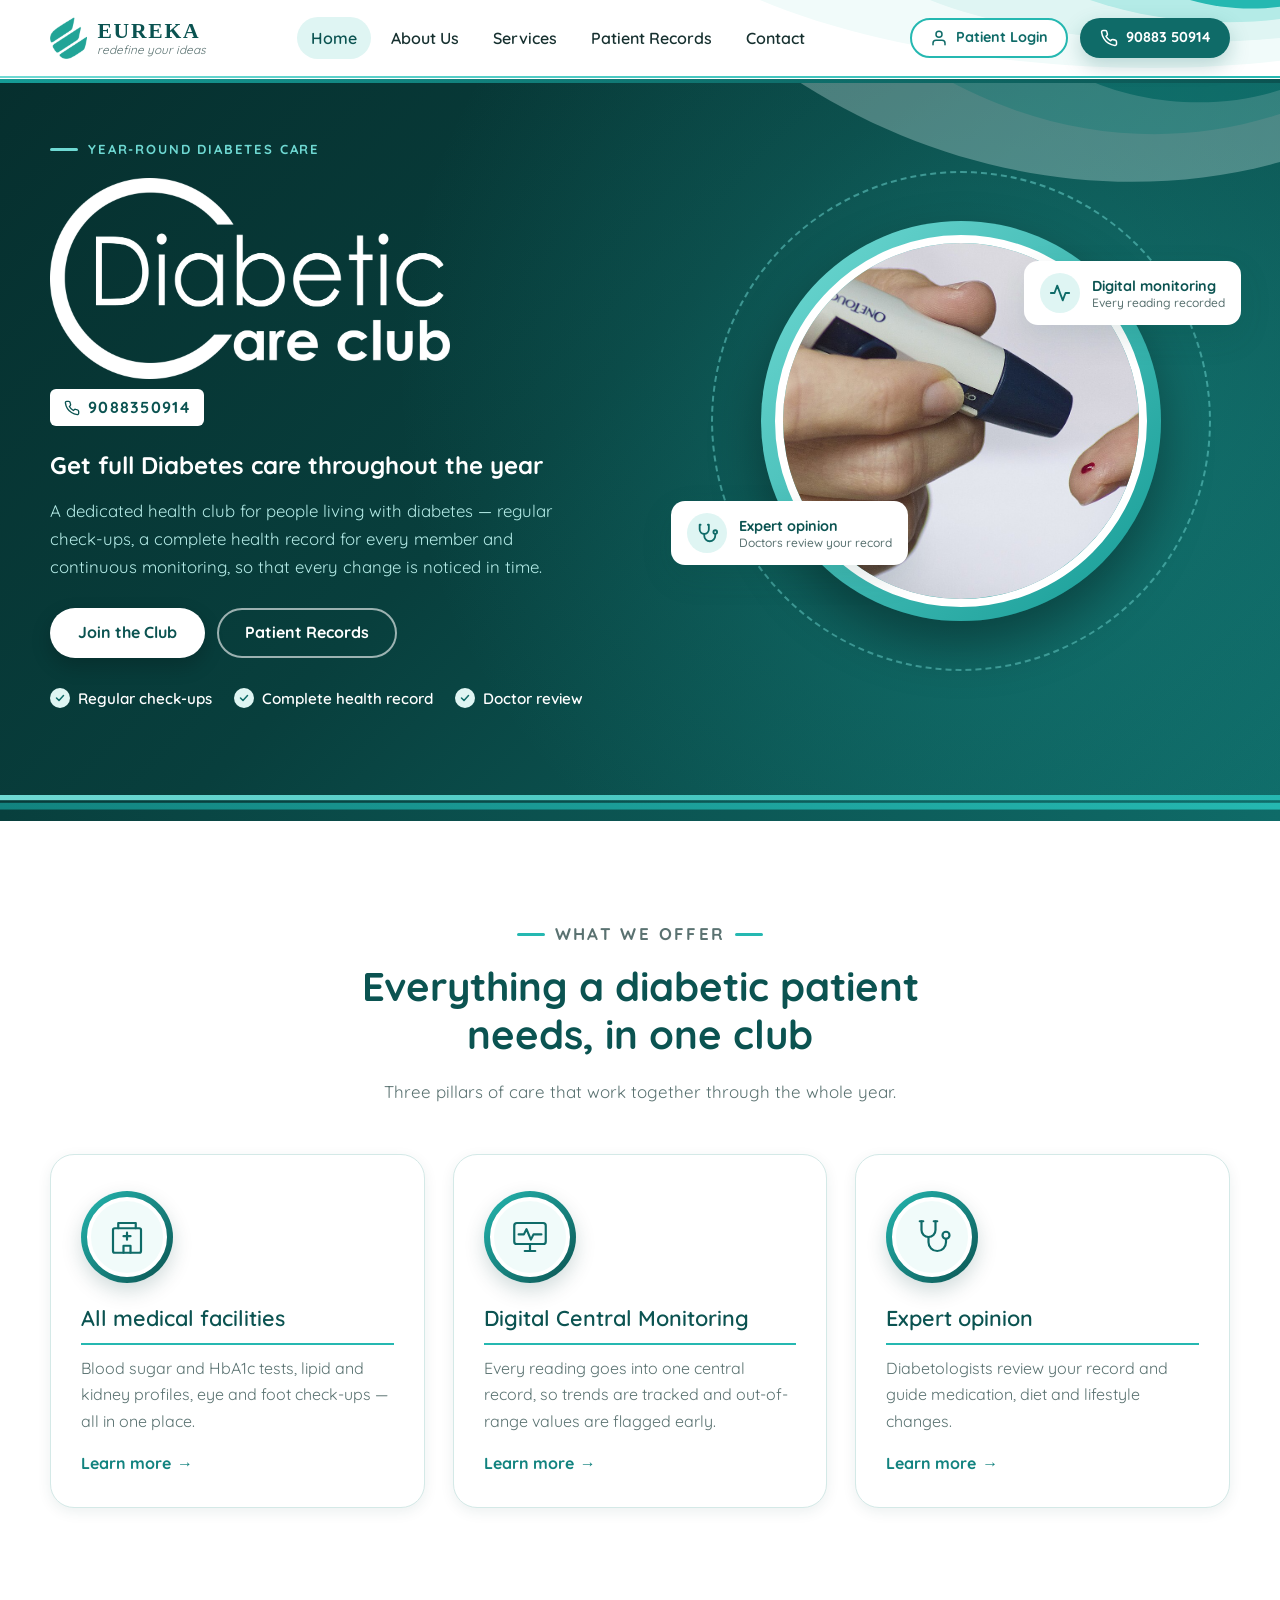
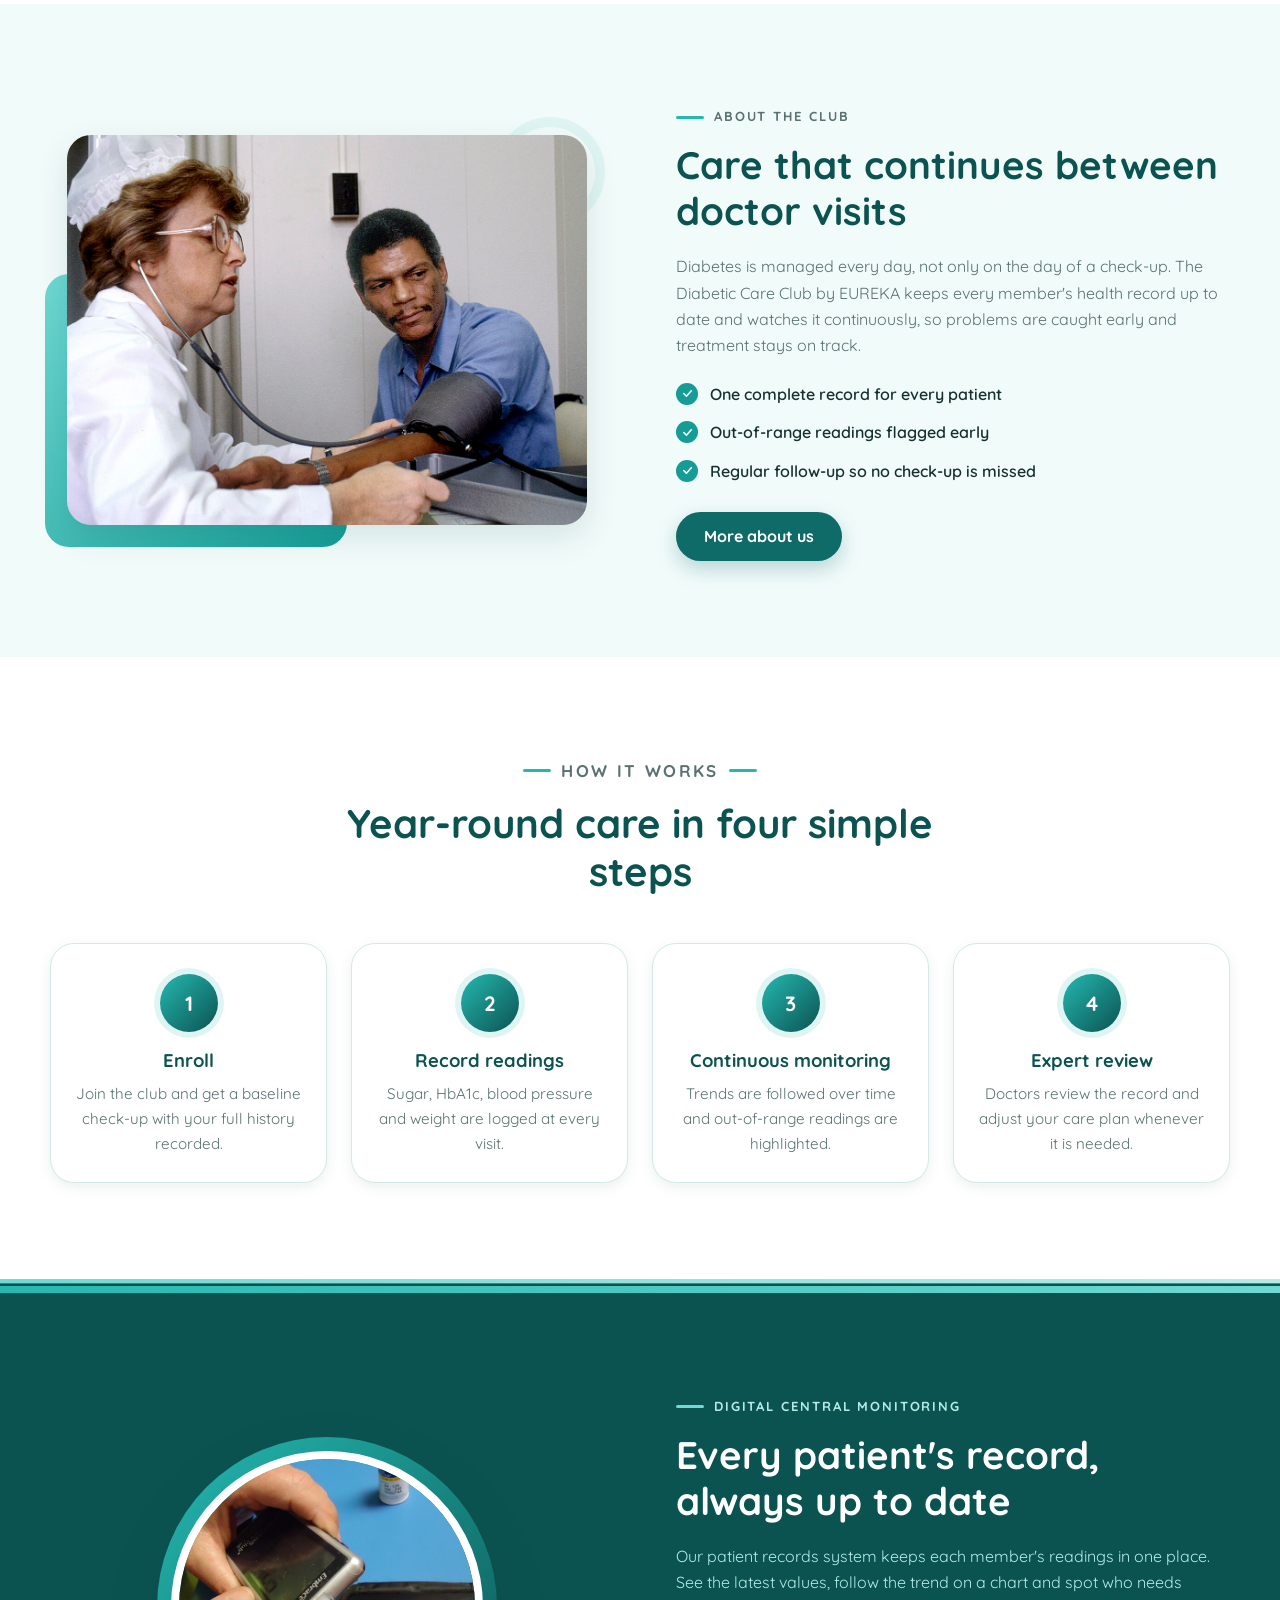
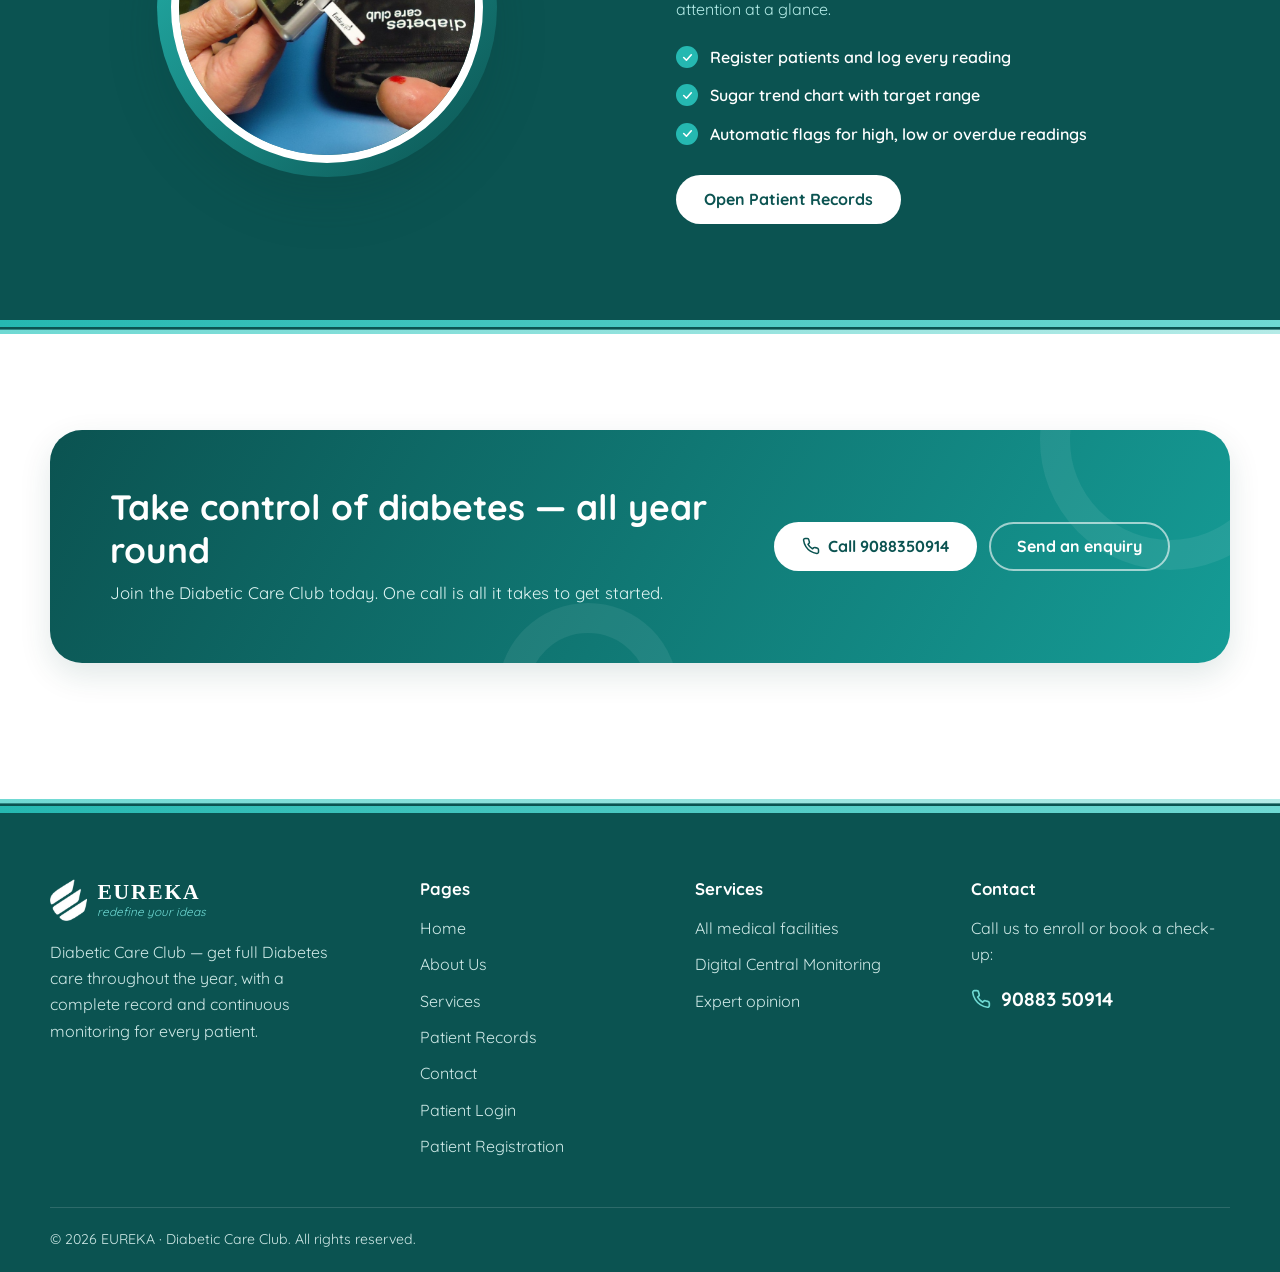
==== commit 40cd6e7b: "Use new EUREKA and Diabetic Care Club logos Replace the drawn SVG logos with the supplied logo image" ====
--- a/index.html
+++ b/index.html
@@ -8,6 +8,7 @@
   <link rel="preconnect" href="https://fonts.googleapis.com">
   <link rel="preconnect" href="https://fonts.gstatic.com" crossorigin>
   <link href="https://fonts.googleapis.com/css2?family=Quicksand:wght@400;500;600;700&display=swap" rel="stylesheet">
+  <link rel="icon" type="image/png" href="images/favicon.png">
   <link rel="stylesheet" href="css/style.css">
 </head>
 <body>
@@ -22,11 +23,7 @@
     </svg>
     <div class="container header-inner">
       <a href="index.html" class="brand" aria-label="EUREKA — home">
-        <svg class="brand-mark" viewBox="0 0 48 40" aria-hidden="true">
-          <path d="M4 14 C14 6 30 4 44 6" stroke="#25b8b1" />
-          <path d="M4 24 C16 14 32 12 44 14" stroke="#159c96" />
-          <path d="M4 34 C18 24 34 22 44 24" stroke="#0b5351" />
-        </svg>
+        <img class="brand-mark" src="images/logo.png" alt="" width="232" height="260">
         <span class="brand-text">
           <strong>EUREKA</strong>
           <em>redefine your ideas</em>
@@ -72,11 +69,7 @@
         <div class="hero-text">
           <p class="eyebrow">Year-round diabetes care</p>
           <h1 class="sr-only">Diabetic Care Club</h1>
-          <svg class="club-logo" viewBox="0 0 300 140" aria-hidden="true">
-          <path class="c-arc" d="M84 30 A52 52 0 1 0 84 120" />
-          <text class="t1" x="98" y="60" font-size="46">Diabetic</text>
-          <text class="t2" x="76" y="112" font-size="42">are club</text>
-        </svg>
+          <img class="club-logo" src="images/club-logo-white.png" alt="" width="1200" height="603">
           <a href="tel:+919088350914" class="phone-tag"><svg viewBox="0 0 24 24" aria-hidden="true"><path d="M22 16.9v3a2 2 0 0 1-2.2 2 19.8 19.8 0 0 1-8.6-3.1 19.5 19.5 0 0 1-6-6A19.8 19.8 0 0 1 2.1 4.2 2 2 0 0 1 4.1 2h3a2 2 0 0 1 2 1.7c.1.9.4 1.8.7 2.7a2 2 0 0 1-.5 2.1L8 9.8a16 16 0 0 0 6 6l1.3-1.3a2 2 0 0 1 2.1-.4c.9.3 1.8.6 2.7.7a2 2 0 0 1 1.7 2z"/></svg> 9088350914</a>
           <p class="hero-tagline">Get full Diabetes care throughout the year</p>
           <p class="hero-desc">
@@ -279,11 +272,7 @@
     <div class="container footer-grid">
       <div>
         <a href="index.html" class="brand brand-light" aria-label="EUREKA — home">
-          <svg class="brand-mark" viewBox="0 0 48 40" aria-hidden="true">
-          <path d="M4 14 C14 6 30 4 44 6" stroke="#6fd9d3" />
-          <path d="M4 24 C16 14 32 12 44 14" stroke="#25b8b1" />
-          <path d="M4 34 C18 24 34 22 44 24" stroke="#ffffff" />
-        </svg>
+          <img class="brand-mark" src="images/logo-white.png" alt="" width="232" height="260">
           <span class="brand-text">
             <strong>EUREKA</strong>
             <em>redefine your ideas</em>
--- a/css/style.css
+++ b/css/style.css
@@ -206,8 +206,7 @@
 }
 
 .brand { display: flex; align-items: center; gap: 10px; flex: none; }
-.brand-mark { width: 46px; height: 38px; }
-.brand-mark path { fill: none; stroke-width: 5; stroke-linecap: round; }
+.brand-mark { width: auto; height: 42px; }
 .brand-text { display: flex; flex-direction: column; line-height: 1.1; }
 .brand-text strong {
   font-family: Georgia, 'Times New Roman', serif;
@@ -249,11 +248,7 @@
 .nav-toggle[aria-expanded="true"] span:nth-child(3) { transform: translateY(-7px) rotate(-45deg); }
 
 /* ---------- Club logotype (SVG) ---------- */
-.club-logo { width: min(400px, 100%); height: auto; overflow: visible; }
-.club-logo .c-arc { fill: none; stroke: var(--teal-500); stroke-width: 10; stroke-linecap: round; }
-.club-logo text { font-family: var(--font); font-weight: 500; }
-.club-logo .t1 { fill: var(--teal-500); }
-.club-logo .t2 { fill: var(--teal-800); }
+.club-logo { width: min(400px, 100%); height: auto; }
 
 .phone-tag {
   display: inline-flex;
@@ -284,9 +279,6 @@
 .hero .hero-swoosh { opacity: .3; }
 .hero .eyebrow { color: var(--aqua-300); }
 .hero .eyebrow::before { background: var(--aqua-300); }
-.hero .club-logo .c-arc { stroke: var(--aqua-300); }
-.hero .club-logo .t1 { fill: var(--white); }
-.hero .club-logo .t2 { fill: var(--aqua-200); }
 .hero .phone-tag { background: var(--white); color: var(--teal-800); }
 .hero .phone-tag:hover { background: var(--aqua-100); }
 .hero .hero-tagline { color: var(--white); }
@@ -1073,9 +1065,6 @@
 .login-aside .checklist li::before { background-color: var(--teal-400); }
 .login-aside-waves { position: absolute; left: 0; bottom: 0; width: 100%; height: 140px; }
 
-.club-logo.on-dark .c-arc { stroke: var(--aqua-300); }
-.club-logo.on-dark .t1 { fill: var(--white); }
-.club-logo.on-dark .t2 { fill: var(--aqua-200); }
 
 .login-form { padding: 56px 48px; }
 .login-form .icon-ring { margin-bottom: 20px; }
@@ -1261,7 +1250,7 @@
   .login-section { padding: 40px 0 72px; }
   .login-form { padding: 36px 24px; }
   .login-aside { padding: 32px 24px 110px; }
-  .brand-mark { width: 40px; height: 34px; }
+  .brand-mark { width: auto; height: 36px; }
   .brand-text strong { font-size: 1.2rem; }
   .float-chip { padding: 8px 12px; font-size: .8rem; }
   .float-chip .chip-icon { width: 32px; height: 32px; }
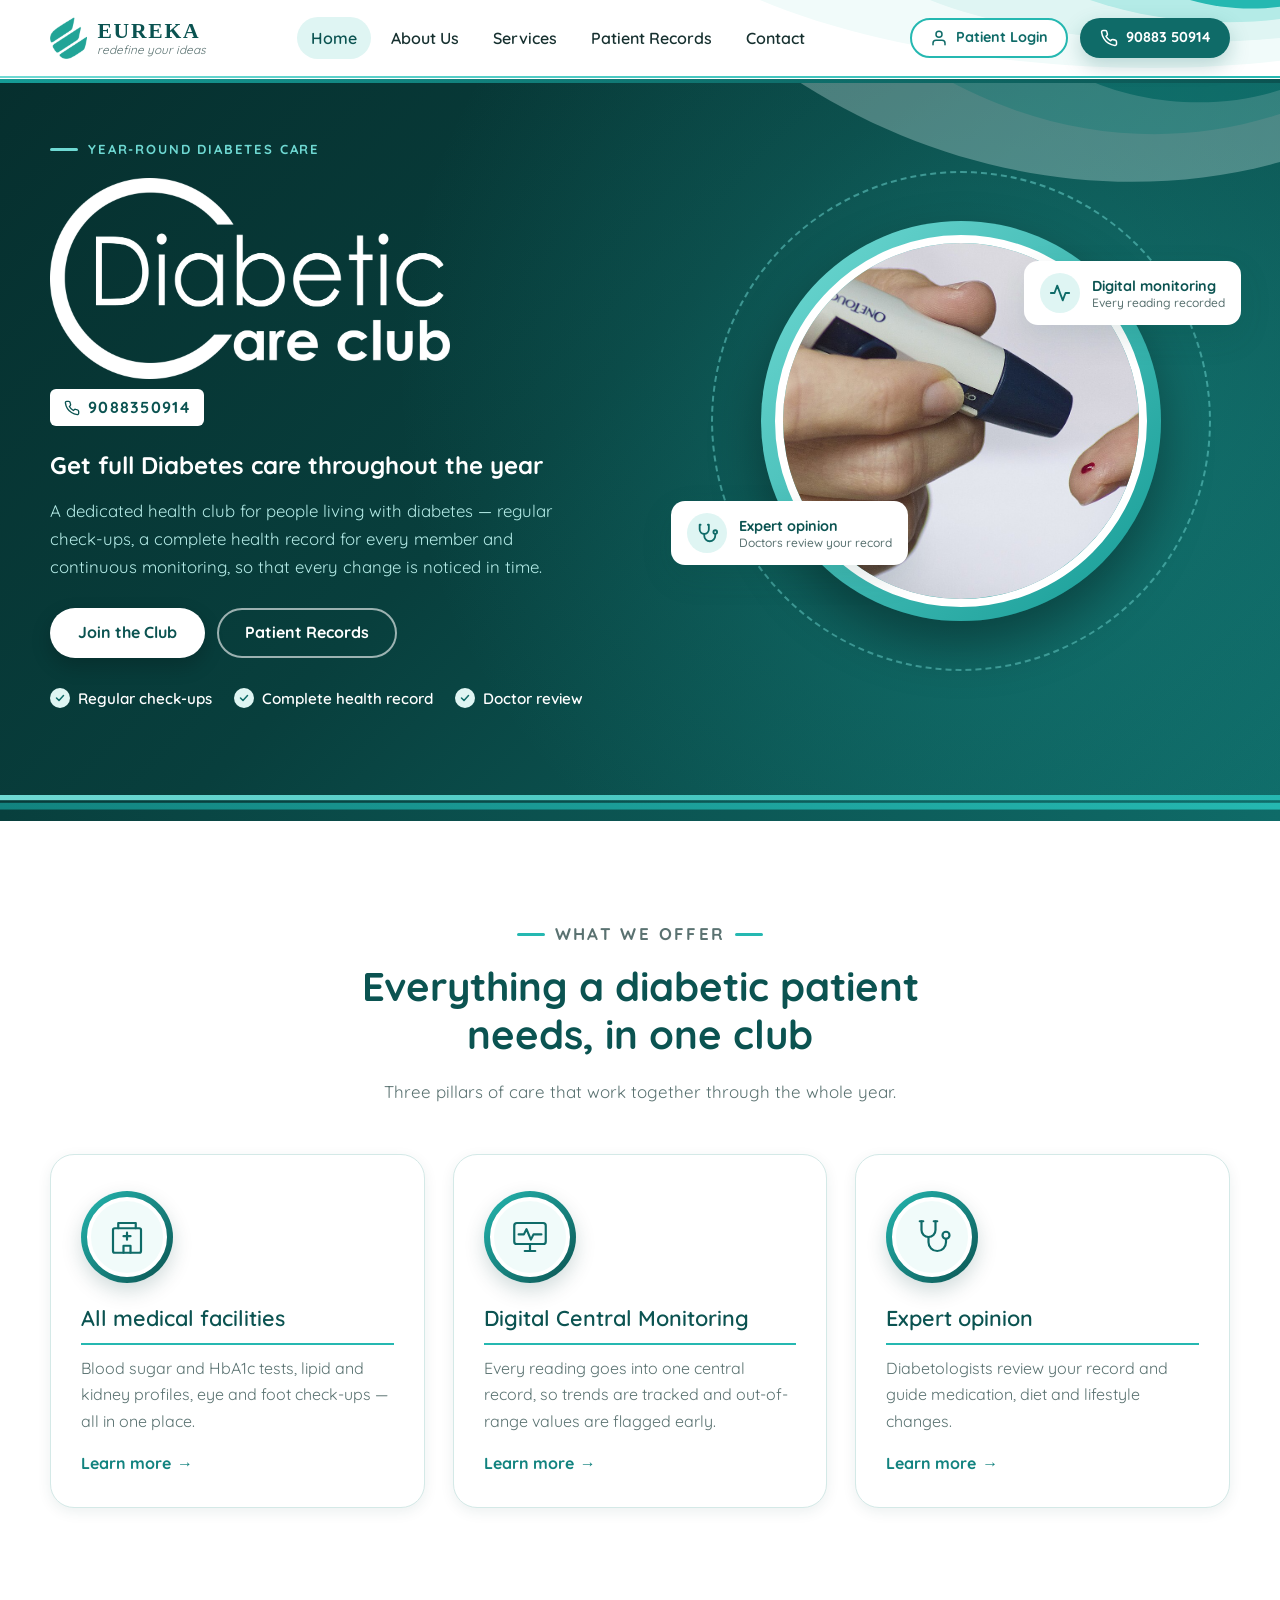
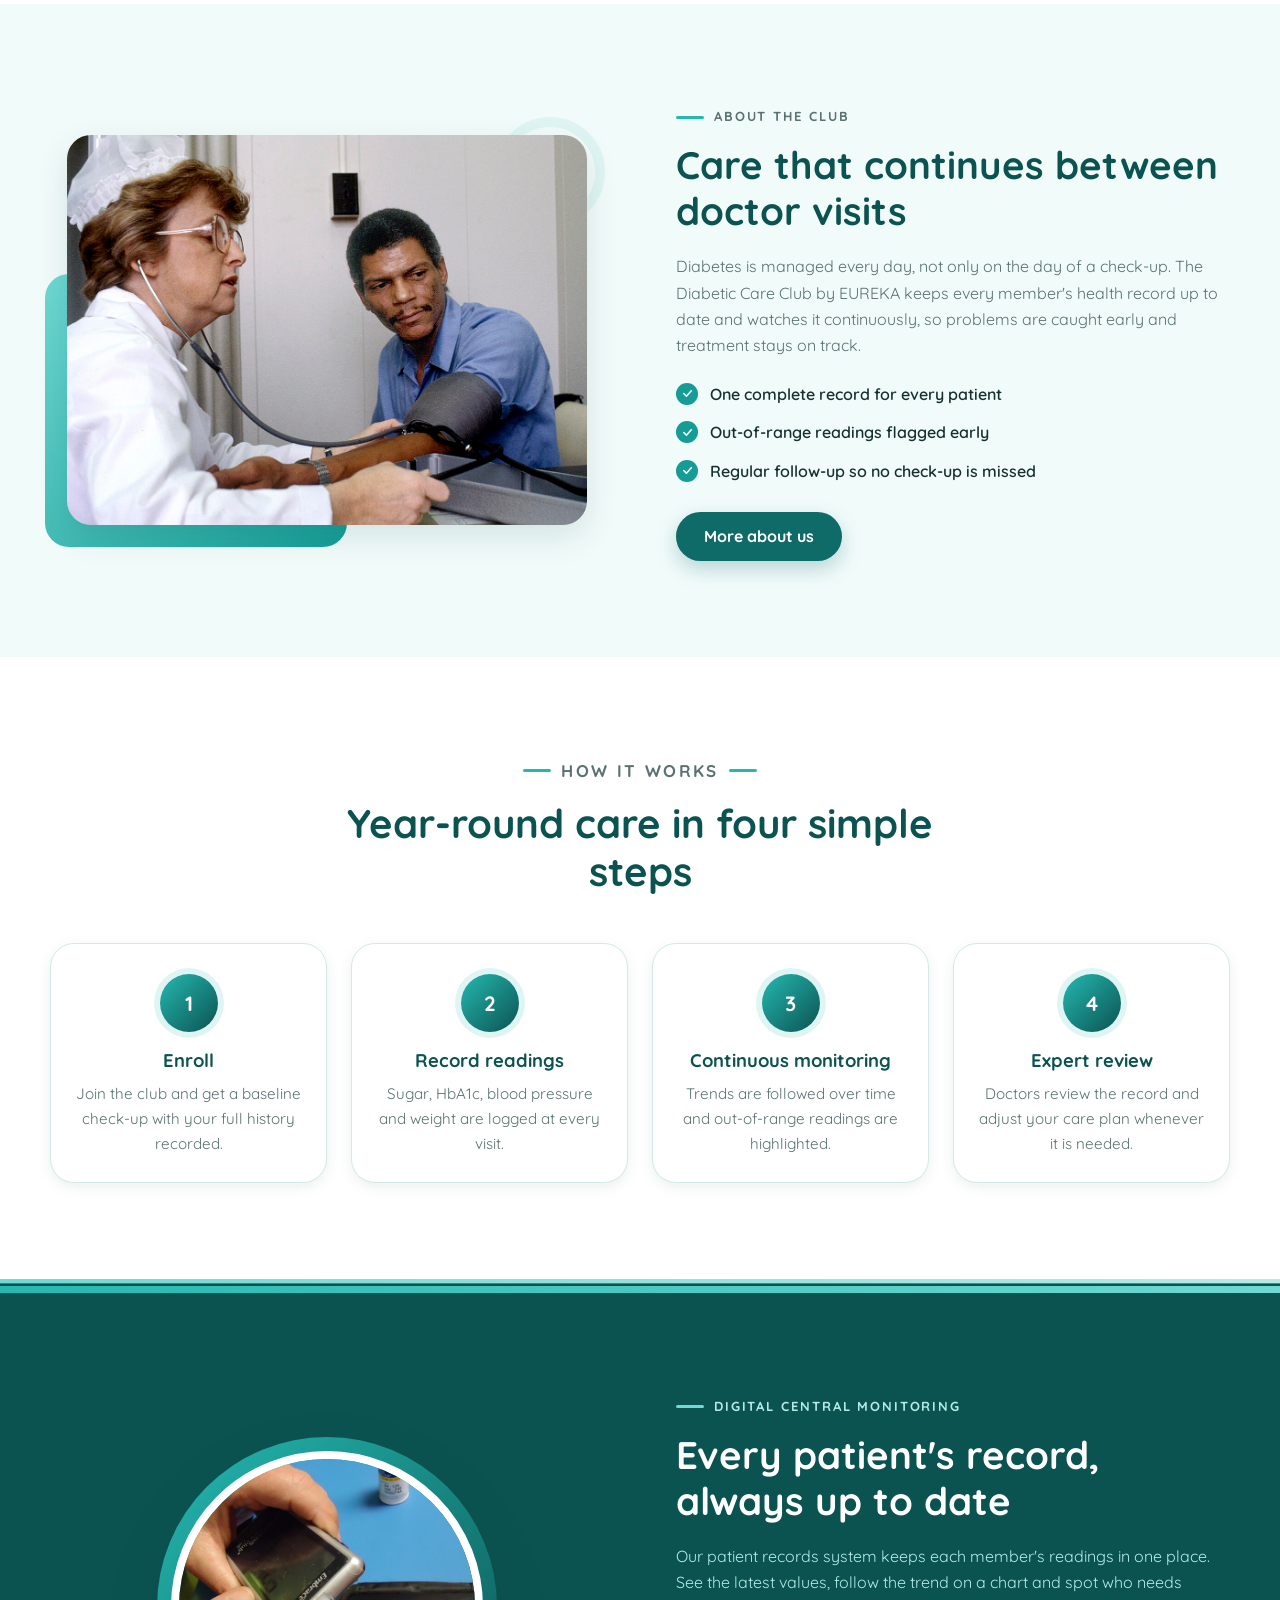
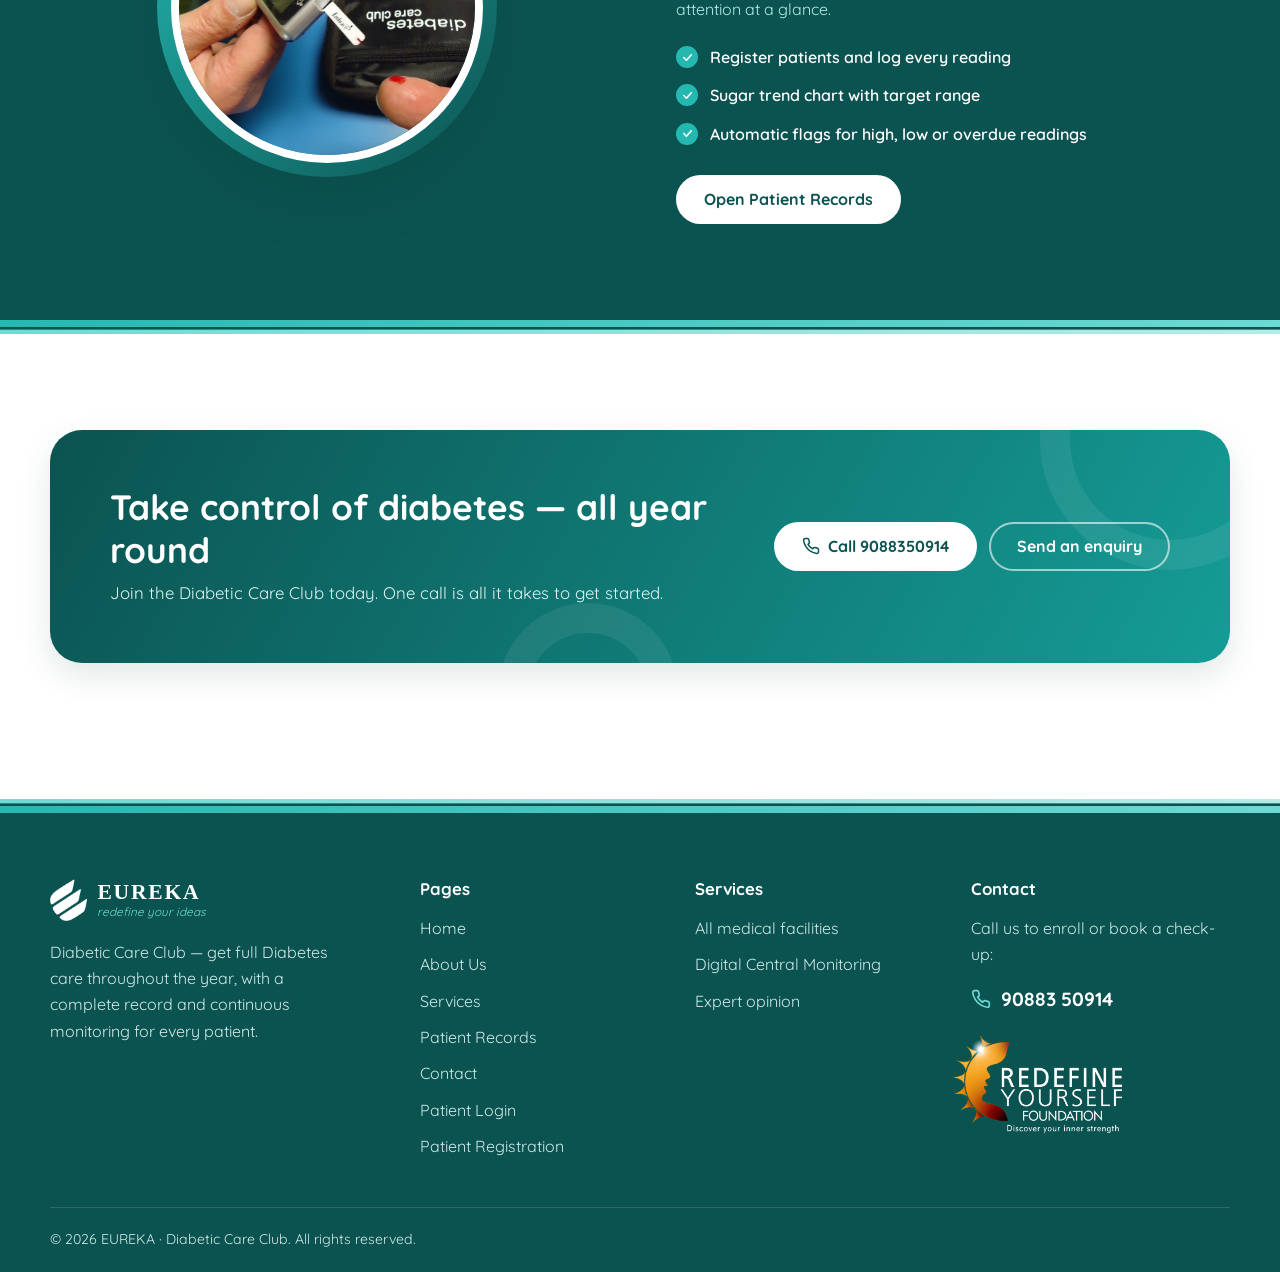
==== commit fe5edfaa: "Add Redefine Yourself Foundation logo to footer Show the foundation logo under the phone number in t" ====
--- a/index.html
+++ b/index.html
@@ -304,6 +304,7 @@
         <h4>Contact</h4>
         <p>Call us to enroll or book a check-up:</p>
         <a href="tel:+919088350914" class="footer-phone"><svg viewBox="0 0 24 24" aria-hidden="true"><path d="M22 16.9v3a2 2 0 0 1-2.2 2 19.8 19.8 0 0 1-8.6-3.1 19.5 19.5 0 0 1-6-6A19.8 19.8 0 0 1 2.1 4.2 2 2 0 0 1 4.1 2h3a2 2 0 0 1 2 1.7c.1.9.4 1.8.7 2.7a2 2 0 0 1-.5 2.1L8 9.8a16 16 0 0 0 6 6l1.3-1.3a2 2 0 0 1 2.1-.4c.9.3 1.8.6 2.7.7a2 2 0 0 1 1.7 2z"/></svg> 90883 50914</a>
+        <img class="footer-partner" src="images/redefine-yourself-logo.png" alt="Redefine Yourself Foundation — Discover your inner strength" width="600" height="347" loading="lazy">
       </div>
     </div>
     <div class="container footer-bottom">
--- a/css/style.css
+++ b/css/style.css
@@ -1184,6 +1184,7 @@
   color: var(--white);
 }
 .footer-phone:hover { color: var(--aqua-300); }
+.footer-partner { display: block; width: 170px; max-width: none; height: auto; margin: 18px 0 0 -19px; } /* -19px lines the logo text up with the phone number */
 .footer-phone svg { width: 20px; height: 20px; fill: none; stroke: var(--aqua-300); stroke-width: 2; stroke-linecap: round; stroke-linejoin: round; }
 .footer-bottom { padding: 20px 0; border-top: 1px solid rgba(255, 255, 255, .14); font-size: .88rem; }
 .footer-bottom p { margin: 0; }
@@ -1241,6 +1242,7 @@
 }
 
 @media (max-width: 600px) {
+  .footer-partner { margin-left: -14px; }
   :root { --header-h: 68px; }
   .section { padding: 72px 0; }
   .btn-call { display: none; }
